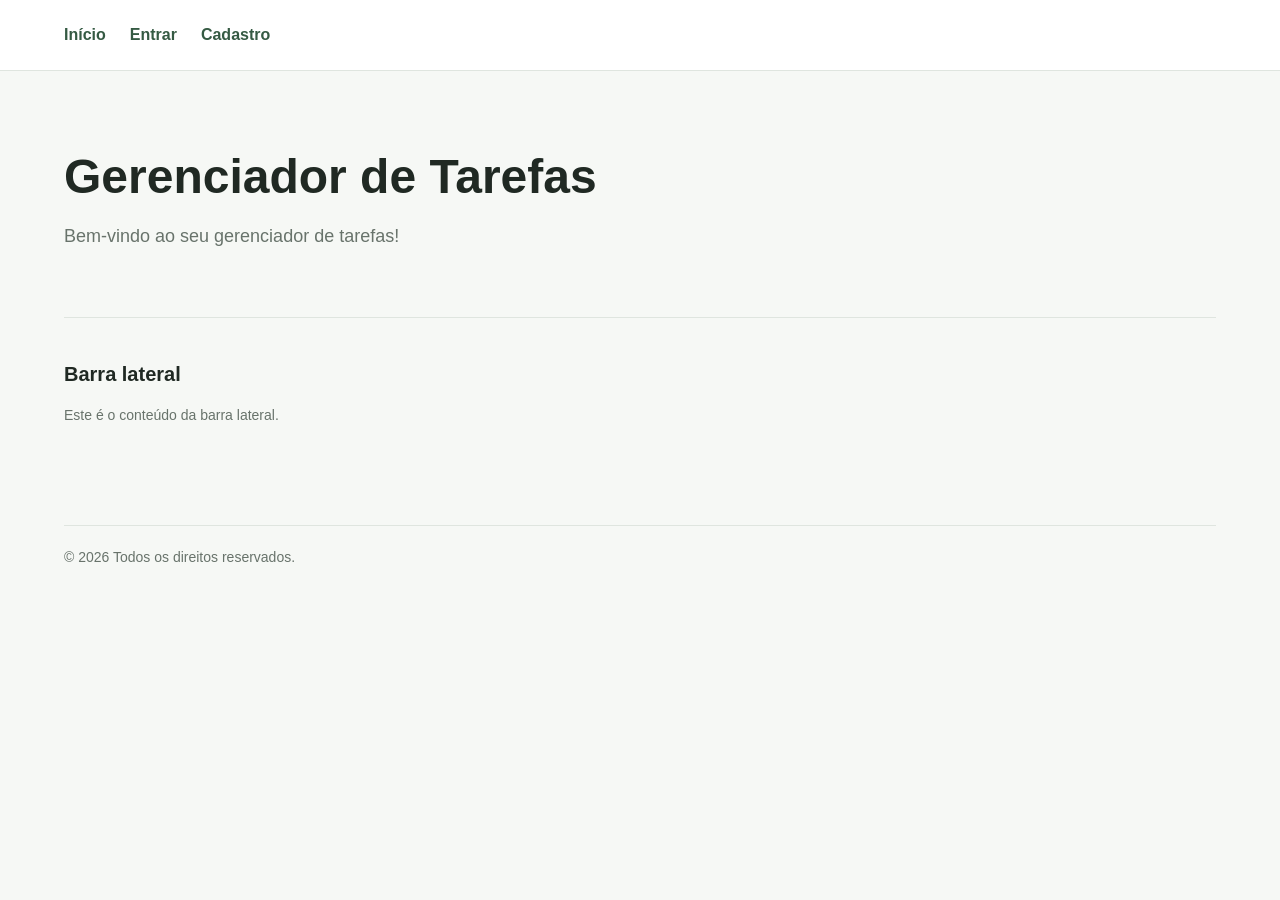
==== index.html @ d0b4ee20 "base feita" ====
<!DOCTYPE html>
<html lang="pt-BR">
<head>
    <meta charset="UTF-8">
    <meta name="viewport" content="width=device-width, initial-scale=1.0">
    <title>Gerenciador de Tarefas</title>
    <link rel="stylesheet" href="style.css">
</head>
<body>
<header>
    <nav>
        <ul>
            <li><a href="index.html">Início</a></li>
            <li><a href="login.html">Entrar</a></li>
            <li><a href="cadastro.html">Cadastro</a></li>
        </ul>
    </nav>
</header>
    <main>
        <h1>Gerenciador de Tarefas</h1>
        <p>Bem-vindo ao seu gerenciador de tarefas!</p>
    </main>
    <aside>
        <h2>Barra lateral</h2>
        <p>Este é o conteúdo da barra lateral.</p>
    </aside>
    <footer>
        <p>&copy; 2026 Todos os direitos reservados.</p>
    </footer>
</body>
</html>
---- style.css ----
* {
	box-sizing: border-box;
}

body {
	margin: 0;
	color: #202923;
	background: #f6f8f5;
	font-family: Arial, sans-serif;
	line-height: 1.6;
}

a {
	color: #355a43;
}

a:hover {
	color: #4b7257;
}

a:focus,
button:focus,
input:focus {
	outline: 2px solid #78977e;
}

button,
input {
	font-family: Arial, sans-serif;
}

/* Página principal */
header {
	border-bottom: 1px solid #dfe5df;
	background: #ffffff;
}

nav,
main,
aside,
footer {
	width: 90%;
	margin: 0 auto;
}

nav ul {
	display: flex;
	align-items: center;
	gap: 24px;
	min-height: 70px;
	margin: 0;
	padding: 0;
	list-style: none;
}

nav a {
	font-weight: bold;
	text-decoration: none;
}

main {
	padding: 80px 0 48px;
}

main h1 {
	margin: 0;
	font-size: 48px;
	line-height: 1.1;
}

main p {
	color: #68736b;
	font-size: 18px;
}

aside {
	margin-bottom: 60px;
	padding: 24px 0;
	border-top: 1px solid #dfe5df;
}

aside h2 {
	margin-bottom: 4px;
	font-size: 20px;
}

aside p,
footer {
	color: #68736b;
	font-size: 14px;
}

footer {
	padding: 20px 0;
	border-top: 1px solid #dfe5df;
}

footer p {
	margin: 0;
}

/* Cadastro e login */
.auth-page {
	background: #f6f8f5;
}

.auth-header,
.auth-shell {
	width: 90%;
	margin: 0 auto;
}

.auth-header {
	display: flex;
	align-items: center;
	justify-content: space-between;
	min-height: 76px;
	border-bottom: 1px solid #dfe5df;
}

.logo {
	color: #202923;
	font-weight: bold;
	text-decoration: none;
    padding: 0 20px;
}

.auth-back {
	color: #68736b;
	font-size: 14px;
    padding: 0 20px;
}

.auth-shell {
	display: flex;
	align-items: flex-start;
	justify-content: space-between;
	gap: 50px;
	padding: 70px 0;
}

.auth-heading {
	width: 52%;
	padding-top: 30px;
}

.auth-heading .label {
	color: #4b7257;
	font-size: 12px;
	font-weight: bold;
}

.auth-heading h1 {
	margin: 18px 0;
	font-size: 48px;
	line-height: 1.1;
}

.auth-heading h1 span {
	color: #4b7257;
}

.auth-heading > p:last-child {
	color: #68736b;
	font-size: 17px;
}

.auth-panel {
	width: 45%;
	padding: 32px;
	border: 1px solid #dfe5df;
	border-radius: 8px;
	background: #ffffff;
	box-shadow: 0 14px 40px rgba(32, 41, 35, 0.07);
}

.auth-tabs {
	display: flex;
	margin-bottom: 28px;
	padding: 5px;
	border: 1px solid #dfe5df;
	border-radius: 6px;
	background: #f6f8f5;
}

.auth-tab {
	width: 50%;
	padding: 10px;
	border: 0;
	border-radius: 4px;
	color: #68736b;
	background: transparent;
	cursor: pointer;
}

.auth-tab.active {
	color: #ffffff;
	background: #4b7257;
	font-weight: bold;
}

.auth-panel h2 {
	margin: 0 0 4px;
	font-size: 23px;
}

.auth-hint,
.auth-disclaimer {
	color: #68736b;
	font-size: 14px;
}

.auth-form {
	display: flex;
	flex-direction: column;
	margin-top: 24px;
}

.auth-form label {
	margin-top: 10px;
	font-size: 14px;
	font-weight: bold;
}

.auth-form input {
	width: 100%;
	padding: 12px;
	border: 1px solid #dfe5df;
	border-radius: 5px;
	color: #202923;
	background: #ffffff;
}

.auth-form input::placeholder {
	color: #7b857e;
}

.auth-form small {
	color: #68736b;
	font-size: 12px;
}

.btn {
	padding: 12px;
	border: 0;
	border-radius: 5px;
	font-weight: bold;
	cursor: pointer;
}

.btn-primary {
	color: #ffffff;
	background: #355a43;
}

.btn-primary:hover {
	background: #4b7257;
}

.auth-submit {
	margin-top: 16px;
	padding: 10px 14px;
	font-size: 13px;
}

.auth-preview {
	width: 96px;
	height: 96px;
	border: 1px solid #dfe5df;
	border-radius: 50%;
	object-fit: cover;
}

.auth-message {
	color: #4b7257;
}

.auth-disclaimer {
	margin: 22px 0 0;
	padding-top: 16px;
	border-top: 1px solid #dfe5df;
	font-size: 12px;
}

@media (max-width: 800px) {
	.auth-shell {
		flex-direction: column;
		gap: 30px;
		padding: 40px 0;
	}

	.auth-heading,
	.auth-panel {
		width: 100%;
	}

	.auth-heading {
		padding-top: 0;
	}

	.auth-heading h1,
	main h1 {
		font-size: 38px;
	}
}

@media (max-width: 500px) {
	.auth-header {
		align-items: flex-start;
		flex-direction: column;
		justify-content: center;
		gap: 2px;
		padding: 12px 0;
	}

	.auth-panel {
		padding: 22px;
	}

	nav ul {
		gap: 16px;
		padding-left: 0;
	}

	main h1,
	.auth-heading h1 {
		font-size: 32px;
	}
}
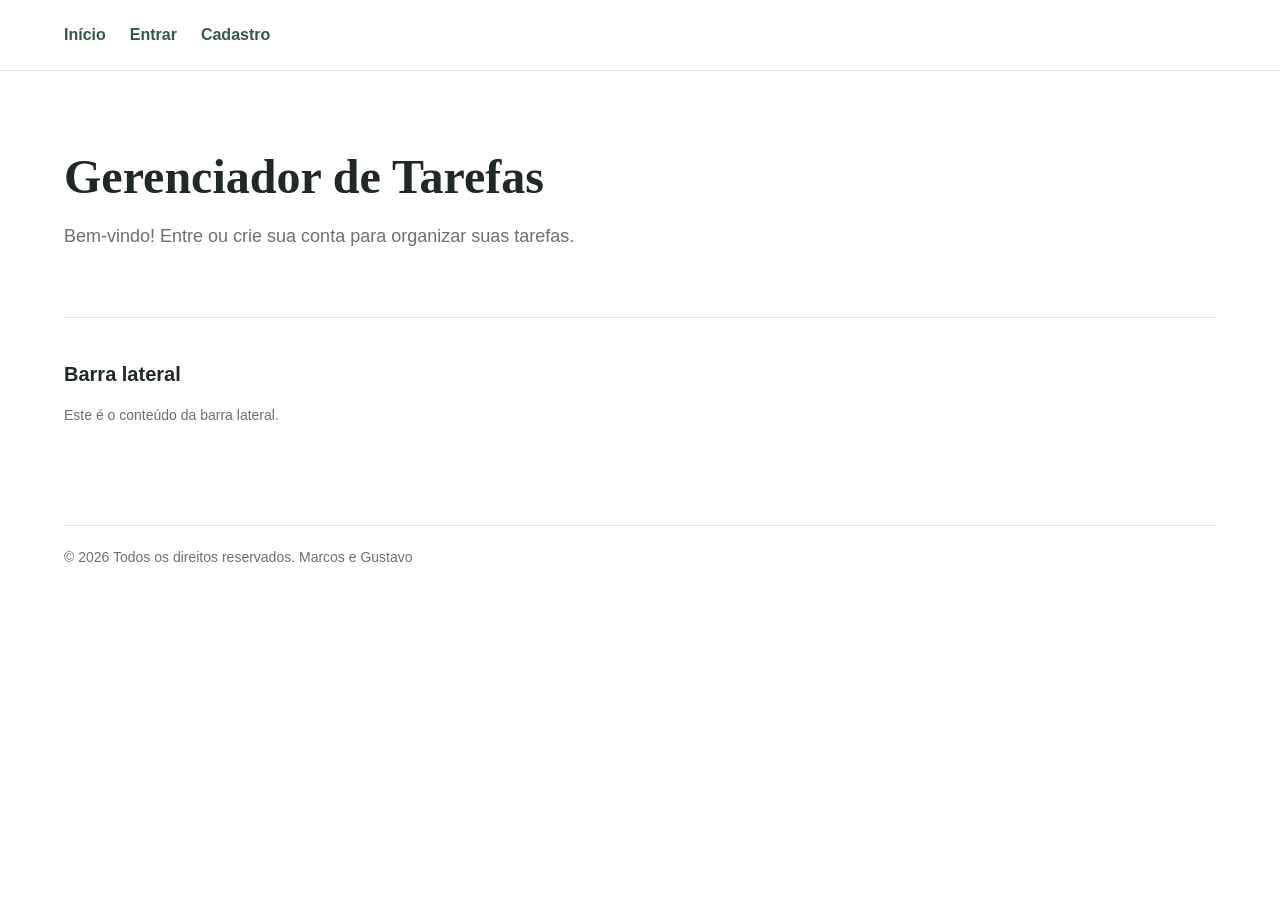
==== commit b86f9864: "varios ajustes que esqueci de commitar" ====
--- a/index.html
+++ b/index.html
@@ -5,27 +5,47 @@
     <meta name="viewport" content="width=device-width, initial-scale=1.0">
     <title>Gerenciador de Tarefas</title>
     <link rel="stylesheet" href="style.css">
+    <script src="script.js" defer></script>
 </head>
 <body>
 <header>
     <nav>
         <ul>
             <li><a href="index.html">Início</a></li>
-            <li><a href="login.html">Entrar</a></li>
-            <li><a href="cadastro.html">Cadastro</a></li>
+            <li id="login-nav"><a href="login.html">Entrar</a></li>
+            <li id="register-nav"><a href="cadastro.html">Cadastro</a></li>
+            <li id="tasks-nav" hidden><a href="tarefas.html">Minhas tarefas</a></li>
+            <li id="logout-nav" hidden><button id="logout-button" type="button">Sair</button></li>
         </ul>
     </nav>
+
+    <ul id="sidebar-menu" class="sidebar">
+        <a href="#" id="sobre">sobre</a>
+        <a href="#" id="contato">contato</a>
+    </ul>
+
+    <ul id="sidebar-sobre" class="sidebar">
+        <li>Empresa</li>
+        <li>Clientes</li>
+    </ul>
+
+    <ul id="sidebar-contato" class="sidebar">
+        <li>Email</li>
+        <li>Contato</li>
+    </ul>
+
 </header>
     <main>
         <h1>Gerenciador de Tarefas</h1>
-        <p>Bem-vindo ao seu gerenciador de tarefas!</p>
+        <p id="guest-message">Bem-vindo! Entre ou crie sua conta para organizar suas tarefas.</p>
+        <p id="member-message" hidden></p>
     </main>
     <aside>
         <h2>Barra lateral</h2>
         <p>Este é o conteúdo da barra lateral.</p>
     </aside>
     <footer>
-        <p>&copy; 2026 Todos os direitos reservados.</p>
+      <p>&copy; 2026 Todos os direitos reservados. Marcos e Gustavo</p>  
     </footer>
 </body>
 </html>
--- a/style.css
+++ b/style.css
@@ -8,6 +8,10 @@
 	background: #f6f8f5;
 	font-family: Arial, sans-serif;
 	line-height: 1.6;
+	background-image:url(back.jpg);
+    background-color: rgba(255, 255, 255, 0.3); 
+    backdrop-filter: blur(8px); 
+    -webkit-backdrop-filter: blur(8px);
 }
 
 a {
@@ -16,6 +20,15 @@
 
 a:hover {
 	color: #4b7257;
+}
+
+#logout-button {
+	padding: 0;
+	border: 0;
+	color: #355a43;
+	background: transparent;
+	font-weight: bold;
+	cursor: pointer;
 }
 
 a:focus,
@@ -108,6 +121,7 @@
 .auth-shell {
 	width: 90%;
 	margin: 0 auto;
+    border-radius: 10px;
 }
 
 .auth-header {
@@ -327,3 +341,369 @@
 		font-size: 32px;
 	}
 }
+.sidebar{
+    top: 50px;
+    margin-left: -250px;
+    left: -250px;
+    position: fixed;
+    width: 200px;
+    background-color: aliceblue;
+    padding: 20px;
+    box-shadow: 2px 0 5px #ccc;
+    transition :left 0.03 ease ;
+    list-style: none;
+}
+.sidebar.active{
+    text-align: center;
+    background-color: #898787;
+    margin-left: 700px;
+    display: flex;
+    height: 300px;
+    width: 300px;
+    border-radius: 10px;
+    border: 1px solid #93ab5d;
+
+}
+
+/* Meu Espaço */
+.workspace-page {
+	--ink: #292e29;
+	--muted: #85877f;
+	--line: #e9e8e1;
+	--green: #416b54;
+	--soft-green: #e4eee5;
+	min-height: 100vh;
+	color: var(--ink);
+	background: #f7f7f2;
+	background-image: radial-gradient(ellipse at 78% 4%, rgba(237, 225, 203, .34), transparent 31%), radial-gradient(ellipse at 8% 85%, rgba(220, 235, 222, .3), transparent 32%);
+	font-family: 'Trebuchet MS', Arial, sans-serif;
+	line-height: 1.5;
+}
+
+.workspace-page button,
+.workspace-page input,
+.workspace-page select,
+.workspace-page textarea { font: inherit; }
+.workspace-page button { color: inherit; }
+.workspace-shell { min-height: 100vh; }
+.workspace-sidebar { position: fixed; inset: 0 auto 0 0; z-index: 5; display: flex; flex-direction: column; width: 244px; padding: 29px 18px 18px; border-right: 1px solid rgba(226, 226, 216, .8); background: rgba(250, 250, 246, .84); }
+.workspace-brand { display: flex; align-items: center; gap: 11px; margin: 0 0 51px 8px; color: var(--ink); font-family: Georgia, serif; font-size: 18px; font-weight: bold; text-decoration: none; }
+.brand-mark { display: grid; width: 38px; height: 38px; place-items: center; border-radius: 12px 12px 12px 4px; color: #fff; background: #587c61; font-size: 19px; }
+.workspace-brand small, .profile-chip small { display: block; color: #999a91; font-family: 'Trebuchet MS', Arial, sans-serif; font-size: 10px; font-weight: normal; }
+.sidebar-caption { margin: 0 0 12px 12px; color: #a4a49a; font-size: 9px; font-weight: bold; letter-spacing: 1px; }
+.workspace-nav { display: grid; gap: 5px; }
+.nav-item { display: flex; align-items: center; gap: 12px; width: 100%; min-height: 43px; padding: 0 12px; border: 0; border-radius: 6px; color: #72766f; background: transparent; text-align: left; cursor: pointer; font-size: 13px; transition: background .18s, color .18s; }
+.nav-item > span:first-child { width: 18px; color: #858a80; font-size: 18px; text-align: center; }
+.nav-item:hover { background: #f0f1e9; }
+.nav-item.active { color: #355e45; background: #e8eee5; font-weight: bold; }
+.nav-item.active > span:first-child { color: #416b54; }
+.nav-count { margin-left: auto; color: #9b9c93; font-size: 11px; }
+.sidebar-bottom { margin-top: auto; }
+.sidebar-note { display: flex; gap: 9px; align-items: flex-start; margin: 0 4px 18px; padding: 13px 11px; border-radius: 5px; color: #777a6e; background: #f1f0e7; font-family: Georgia, serif; font-size: 12px; font-style: italic; }
+.sidebar-note span { color: #c18c52; font-size: 15px; }
+.sidebar-note p { margin: 0; }
+.profile-chip { display: flex; align-items: center; gap: 10px; padding: 12px 4px 2px; border-top: 1px solid var(--line); color: inherit; font-size: 12px; text-decoration: none; }
+.avatar { display: grid; width: 33px; height: 33px; flex: 0 0 auto; place-items: center; border: 0; border-radius: 50%; color: #805e45; background: #f0ddc8; font-family: Georgia, serif; font-size: 15px; }
+.profile-dots { margin-left: auto; color: #95958b; font-size: 21px; }
+.workspace-main { width: auto; min-height: 100vh; margin-left: 244px; padding: 0; }
+.workspace-topbar { display: flex; height: 66px; align-items: center; justify-content: space-between; padding: 0 5.3%; border-bottom: 1px solid rgba(226, 226, 216, .75); }
+.breadcrumb { display: flex; gap: 10px; align-items: center; color: #9a9b92; font-size: 11px; }
+.breadcrumb strong { color: #50564e; font-weight: normal; }
+.topbar-actions { display: flex; align-items: center; gap: 17px; }
+.icon-button { display: grid; width: 34px; height: 34px; place-items: center; border: 1px solid var(--line); border-radius: 50%; background: rgba(255,255,255,.56); cursor: pointer; font-size: 21px; }
+.today-date { color: #898a81; font-size: 11px; }
+.top-avatar { width: 30px; height: 30px; cursor: pointer; }
+.workspace-content { width: min(100%, 1200px); margin: 0 auto; padding: 41px 5.3% 50px; }
+.welcome-row, .page-heading { display: flex; align-items: center; justify-content: space-between; gap: 20px; }
+.eyebrow { margin: 0 0 8px; color: #999589; font-size: 9px; font-weight: bold; letter-spacing: 1.25px; }
+.welcome-row h1, .page-heading h1 { margin: 0; font-family: Georgia, 'Times New Roman', serif; font-size: 36px; font-weight: normal; letter-spacing: 0; line-height: 1.18; }
+.wave { display: inline-block; margin-left: 4px; color: #cb9862; font-family: Arial, sans-serif; font-size: 23px; vertical-align: 5px; }
+.welcome-copy, .page-heading > div > p:last-child { margin: 9px 0 0; color: #84867e; font-size: 13px; }
+.button-primary { display: inline-flex; min-height: 41px; align-items: center; justify-content: center; gap: 8px; padding: 0 16px; border: 0; border-radius: 5px; color: #fff !important; background: #416b54; cursor: pointer; font-size: 12px !important; font-weight: bold; transition: background .18s, transform .18s; }
+.button-primary:hover { background: #315a43; transform: translateY(-1px); }
+.button-primary > span:first-child { font-size: 18px; font-weight: normal; }
+.summary-grid { display: grid; grid-template-columns: repeat(3, minmax(0, 1fr)); gap: 15px; margin-top: 31px; }
+.summary-card { min-height: 158px; padding: 17px 18px 14px; border: 1px solid rgba(100, 100, 80, .04); border-radius: 6px; }
+.summary-peach { background: #f5e9dc; }
+.summary-lilac { background: #ece8ef; }
+.summary-mint { background: #e5eee4; }
+.summary-top { display: flex; justify-content: space-between; color: #77776e; font-size: 11px; }
+.summary-icon { color: #7e866e; font-size: 16px; }
+.summary-card > strong { display: block; margin-top: 4px; font-family: Georgia, serif; font-size: 32px; font-weight: normal; line-height: 1.1; }
+.summary-card > p { margin: 1px 0 12px; color: #77776e; font-size: 11px; }
+.summary-foot { display: flex; align-items: center; gap: 6px; color: #85857b; font-size: 9px; }
+.tiny-dot { width: 6px; height: 6px; border-radius: 50%; background: #bc8561; }
+.summary-spark { color: #a07a9d; }
+.mini-progress { height: 4px; overflow: hidden; margin-top: 12px; border-radius: 5px; background: rgba(68, 106, 80, .16); }
+.mini-progress span, .large-progress span { display: block; width: 0; height: 100%; border-radius: inherit; background: #56785c; transition: width .3s ease; }
+.home-grid { display: grid; grid-template-columns: 1.22fr .78fr; gap: 16px; margin-top: 20px; }
+.content-block { min-width: 0; padding: 20px; border: 1px solid rgba(226, 226, 216, .9); border-radius: 6px; background: rgba(255, 255, 252, .7); }
+.block-heading { display: flex; align-items: center; justify-content: space-between; gap: 10px; }
+.block-heading .eyebrow { margin-bottom: 4px; }
+.block-heading h2, .focus-block h2, .calendar-heading h2, .progress-card h2, .history-card h2 { margin: 0; font-family: Georgia, 'Times New Roman', serif; font-size: 20px; font-weight: normal; letter-spacing: 0; }
+.text-action { padding: 5px 0 5px 8px; border: 0; color: #57745c !important; background: none; cursor: pointer; font-size: 10px !important; }
+.text-action span { margin-left: 4px; }
+.week-tag { padding: 5px 9px; border-radius: 20px; color: #77786f; background: #f1f0e9; font-size: 9px; }
+.task-list { margin-top: 16px; }
+.task-row { display: flex; min-height: 42px; align-items: center; gap: 11px; border-bottom: 1px solid #f0efe9; }
+.task-check { display: grid; width: 17px; height: 17px; flex: 0 0 auto; place-items: center; border: 1px solid #bec7b8; border-radius: 5px; color: transparent; background: transparent; cursor: pointer; font-size: 11px !important; line-height: 1; }
+.task-check[aria-pressed="true"] { border-color: #64826a; color: white; background: #64826a; }
+.task-title { flex: 1; color: #4c514a; font-size: 11px; }
+.task-row.completed .task-title { color: #a2a39b; text-decoration: line-through; }
+.task-date { color: #9b9a90; font-size: 9px; }
+.inline-add { display: flex; align-items: center; gap: 8px; margin-top: 12px; padding: 4px 0; border: 0; color: #888a80 !important; background: none; cursor: pointer; font-size: 10px !important; }
+.inline-add span { color: #527558; font-size: 17px; }
+.empty-state { padding: 21px 10px; color: #92938a; font-family: Georgia, serif; font-size: 13px; text-align: center; }
+.week-chart { display: grid; height: 117px; grid-template-columns: repeat(7, 1fr); align-items: end; gap: 9px; margin: 21px 5px 0; }
+.chart-day { display: flex; height: 100%; flex-direction: column; align-items: center; justify-content: end; gap: 8px; color: #92938a; font-size: 9px; }
+.chart-bar-track { display: flex; width: 20px; height: 83px; align-items: end; overflow: hidden; border-radius: 8px; background: #eff0e9; }
+.chart-bar { width: 100%; min-height: 3px; border-radius: 8px; background: #7f9b7b; transition: height .3s ease; }
+.chart-day.today .chart-bar { background: #ca9a68; }
+.chart-legend { display: flex; justify-content: space-between; margin-top: 13px; padding-top: 12px; border-top: 1px solid #f0efe9; color: #94948a; font-size: 9px; }
+.chart-legend i { display: inline-block; width: 7px; height: 7px; margin-right: 5px; border-radius: 50%; background: #7f9b7b; }
+.chart-legend strong { color: #71766d; font-weight: normal; }
+.lower-grid { display: grid; grid-template-columns: 1.22fr .78fr; gap: 16px; margin-top: 16px; }
+.note-grid { display: grid; grid-template-columns: repeat(2, minmax(0, 1fr)); gap: 10px; margin-top: 15px; }
+.note-card { min-height: 106px; padding: 13px; border: 1px solid rgba(160, 140, 100, .08); border-radius: 4px; background: #f5efdf; }
+.note-card:nth-child(3n + 2) { background: #e9eee5; }
+.note-card:nth-child(3n) { background: #eee8ed; }
+.note-card-head { display: flex; align-items: center; justify-content: space-between; gap: 6px; }
+.note-category { color: #776d56; font-size: 9px; font-weight: bold; }
+.note-delete { padding: 0 3px; border: 0; color: #9c988c !important; background: none; cursor: pointer; font-size: 17px !important; }
+.note-card h3 { margin: 8px 0 3px; font-family: Georgia, serif; font-size: 14px; font-weight: normal; }
+.note-card p { display: -webkit-box; overflow: hidden; margin: 0; color: #7d7b71; font-size: 10px; line-clamp: 2; -webkit-box-orient: vertical; -webkit-line-clamp: 2; }
+.focus-block { position: relative; min-height: 188px; overflow: hidden; background: #e8eee5; }
+.focus-block .eyebrow { margin-top: 5px; }
+.focus-block h2 { max-width: 220px; font-size: 19px; }
+.focus-block > p:last-child { max-width: 230px; margin: 8px 0 0; color: #7d8278; font-size: 11px; }
+.focus-illustration { position: absolute; top: 11px; right: 18px; display: grid; width: 63px; height: 63px; place-items: center; color: #b78656; }
+.focus-illustration span { font-size: 51px; line-height: 1; }
+.focus-illustration i, .focus-illustration b { position: absolute; width: 6px; height: 6px; border-radius: 50%; background: #82967b; }
+.focus-illustration i { top: 1px; right: 0; }.focus-illustration b { bottom: 0; left: 4px; width: 4px; height: 4px; }
+.workspace-footer { display: flex; justify-content: space-between; padding: 0 5.3% 21px; color: #a2a196; font-family: Georgia, serif; font-size: 10px; }
+.workspace-footer span:last-child { color: #b78b5e; }
+.view-panel[hidden] { display: none; }
+.page-heading { margin-bottom: 28px; }
+.page-heading h1 { font-size: 35px; }
+.task-view-toolbar { display: flex; align-items: center; justify-content: space-between; margin-bottom: 13px; color: #92938a; font-size: 10px; }
+.filter-tabs { display: flex; gap: 5px; }
+.filter-tab { padding: 8px 12px; border: 0; border-radius: 4px; color: #81847b !important; background: transparent; cursor: pointer; font-size: 11px !important; }
+.filter-tab.active { color: #416b54 !important; background: #e8eee5; }
+.full-list { padding: 10px 20px; }
+.full-list .task-list { margin-top: 0; }
+.full-list .task-row { min-height: 54px; }
+.notes-page-grid { grid-template-columns: repeat(3, minmax(0, 1fr)); gap: 14px; margin-top: 0; }
+.notes-page-grid .note-card { min-height: 150px; padding: 17px; }
+.notes-page-grid .note-card h3 { margin-top: 15px; font-size: 18px; }
+.notes-page-grid .note-card p { font-size: 12px; }
+.calendar-block { max-width: 700px; margin: 0 auto; padding: 24px; }
+.calendar-heading { display: flex; align-items: center; justify-content: space-between; margin-bottom: 22px; }
+.calendar-heading h2 { font-size: 23px; text-transform: capitalize; }
+.calendar-grid { display: grid; grid-template-columns: repeat(7, minmax(0, 1fr)); gap: 5px; }
+.calendar-weekday, .calendar-day { display: grid; min-height: 42px; place-items: center; color: #6f736b; font-size: 11px; }
+.calendar-weekday { min-height: 29px; color: #a09f94; font-size: 9px; }
+.calendar-day { position: relative; border-radius: 50%; }
+.calendar-day.has-event::after { position: absolute; bottom: 4px; width: 4px; height: 4px; border-radius: 50%; background: #c58b59; content: ''; }
+.calendar-day.today { color: white; background: #52765b; }
+.calendar-day.today::after { background: white; }
+.calendar-day.other-month { color: #c7c6be; }
+.calendar-events { margin-top: 20px; border-top: 1px solid var(--line); }
+.event-line { display: flex; justify-content: space-between; gap: 15px; padding: 11px 2px; border-bottom: 1px solid #f0efe9; color: #5e625a; font-size: 11px; }
+.event-line span:last-child { color: #92938a; }
+.progress-layout { display: grid; grid-template-columns: 1fr 1fr; gap: 16px; }
+.progress-card, .history-card { min-height: 255px; padding: 24px; }
+.progress-card h2, .history-card h2 { font-size: 22px; }
+.large-progress { height: 9px; overflow: hidden; margin-top: 27px; border-radius: 8px; background: #e9ece5; }
+.large-progress span { background: #c69663; }
+.progress-caption { display: flex; align-items: center; justify-content: space-between; margin-top: 9px; color: #888a80; font-size: 10px; }
+.progress-caption strong { color: #4f7056; font-family: Georgia, serif; font-size: 23px; font-weight: normal; }
+.encouragement { display: flex; gap: 9px; align-items: center; margin-top: 26px; padding: 12px; border-radius: 4px; color: #77786e; background: #f3f0e7; font-family: Georgia, serif; font-size: 11px; }
+.encouragement:first-letter { color: #bc8a55; }
+.history-row { display: flex; justify-content: space-between; gap: 12px; padding: 11px 0; border-bottom: 1px solid #f0efe9; color: #71746b; font-size: 10px; }
+.history-row strong { color: #536e55; font-weight: normal; }
+.goal-grid { display: grid; grid-template-columns: repeat(2, minmax(0, 1fr)); gap: 14px; }
+.goal-card { padding: 19px; border: 1px solid var(--line); border-radius: 5px; background: rgba(255,255,252,.74); }
+.goal-card h2 { margin: 0; font-family: Georgia, serif; font-size: 18px; font-weight: normal; }
+.goal-card p { margin: 7px 0 17px; color: #898a81; font-size: 11px; }
+.goal-progress-line { display: flex; justify-content: space-between; margin-bottom: 7px; color: #85877e; font-size: 10px; }
+.goal-progress-line strong { color: #58745b; font-weight: normal; }
+.goal-progress { height: 6px; overflow: hidden; border-radius: 8px; background: #eceee8; }
+.goal-progress span { display: block; height: 100%; border-radius: inherit; background: #8aa082; }
+.entry-dialog { width: min(440px, calc(100% - 30px)); padding: 0; border: 1px solid #e6e5dd; border-radius: 8px; color: var(--ink); background: #fbfbf7; box-shadow: 0 20px 70px rgba(39, 44, 36, .2); }
+.entry-dialog::backdrop { background: rgba(34, 40, 34, .35); backdrop-filter: blur(3px); }
+.entry-dialog form { display: flex; flex-direction: column; padding: 25px; }
+.dialog-heading { display: flex; align-items: flex-start; justify-content: space-between; margin-bottom: 15px; }
+.dialog-heading h2 { margin: 0; font-family: Georgia, serif; font-size: 24px; font-weight: normal; }
+.dialog-close { width: 29px; height: 29px; border: 0; border-radius: 50%; color: #71756c !important; background: #efefe9; cursor: pointer; font-size: 21px !important; line-height: 1; }
+.entry-dialog label { margin: 12px 0 5px; color: #62665d; font-size: 11px; font-weight: bold; }
+.entry-dialog label span { color: #9a9b93; font-weight: normal; }
+.entry-dialog input, .entry-dialog select, .entry-dialog textarea { width: 100%; padding: 10px 11px; border: 1px solid #e5e5dc; border-radius: 4px; color: #454a43; background: #fff; font-size: 12px; }
+.entry-dialog textarea { resize: vertical; }
+.dialog-submit { margin-top: 21px; }
+.dialog-submit > span:first-child { font-size: 13px; }
+.mobile-nav { display: none; }
+
+@media (max-width: 1050px) {
+	.workspace-sidebar { width: 210px; }
+	.workspace-main { margin-left: 210px; }
+	.workspace-content { padding-right: 4%; padding-left: 4%; }
+	.home-grid, .lower-grid { grid-template-columns: 1fr; }
+	.week-chart { max-width: 380px; }
+}
+@media (max-width: 700px) {
+	.workspace-sidebar { display: none; }
+	.workspace-main { margin-left: 0; padding-bottom: 71px; }
+	.workspace-topbar { height: 56px; padding: 0 20px; }
+	.topbar-actions { gap: 10px; }
+	.today-date { font-size: 10px; }
+	.workspace-content { padding: 31px 20px 36px; }
+	.welcome-row { align-items: flex-start; }
+	.welcome-row h1, .page-heading h1 { font-size: 30px; }
+	.welcome-copy { max-width: 240px; font-size: 12px; }
+	.welcome-row > .button-primary { min-height: 37px; padding: 0 10px; font-size: 10px !important; }
+	.summary-grid { gap: 8px; margin-top: 24px; }
+	.summary-card { min-height: 137px; padding: 12px 11px; }
+	.summary-top { font-size: 9px; }
+	.summary-icon { font-size: 14px; }
+	.summary-card > strong { font-size: 27px; }
+	.summary-card > p { min-height: 30px; margin-bottom: 5px; font-size: 9px; }
+	.summary-foot { align-items: flex-start; font-size: 8px; }
+	.mini-progress { margin-top: 12px; }
+	.home-grid { margin-top: 13px; }
+	.lower-grid { margin-top: 13px; }
+	.content-block { padding: 16px; }
+	.block-heading h2 { font-size: 18px; }
+	.week-chart { height: 105px; }
+	.chart-bar-track { height: 73px; }
+	.page-heading { align-items: flex-start; }
+	.page-heading > .button-primary { flex: 0 0 auto; padding: 0 10px; font-size: 10px !important; }
+	.page-heading > div > p:last-child { max-width: 245px; font-size: 11px; }
+	.notes-page-grid { grid-template-columns: repeat(2, minmax(0, 1fr)); }
+	.progress-layout, .goal-grid { grid-template-columns: 1fr; }
+	.workspace-footer { padding: 0 20px 14px; }
+	.mobile-nav { position: fixed; inset: auto 0 0; z-index: 7; display: flex; height: 64px; align-items: center; justify-content: space-around; border-top: 1px solid #e6e6de; background: rgba(251, 251, 247, .96); backdrop-filter: blur(12px); }
+	.mobile-nav-item { display: flex; min-width: 53px; flex-direction: column; align-items: center; gap: 1px; padding: 4px; border: 0; color: #919188 !important; background: transparent; font-size: 9px !important; }
+	.mobile-nav-item span { font-size: 17px; line-height: 1.1; }
+	.mobile-nav-item.active { color: #416b54 !important; }
+	.mobile-add { display: grid; width: 43px; height: 43px; place-items: center; margin-top: -21px; border: 4px solid #f7f7f2; border-radius: 50%; color: white !important; background: #416b54; cursor: pointer; font-size: 24px !important; }
+}
+@media (max-width: 390px) {
+	.workspace-content { padding-right: 14px; padding-left: 14px; }
+	.welcome-row h1 { font-size: 27px; }
+	.summary-card { padding-right: 8px; padding-left: 8px; }
+	.today-date { max-width: 112px; text-align: right; }
+	.notes-page-grid { gap: 8px; }
+}
+
+.workspace-page { background-image: none; }
+.sidebar-note { display: none; }
+.workspace-content { padding-top: 34px; }
+.eyebrow { letter-spacing: 0; }
+.summary-grid { gap: 12px; margin-top: 24px; }
+.summary-card { display: grid; min-height: 84px; grid-template-columns: 1fr auto; align-content: center; align-items: center; padding: 12px 15px; border: 1px solid var(--line); border-radius: 5px; background: rgba(255, 255, 252, .75); }
+.summary-card > span { color: #77776e; font-size: 11px; }
+.summary-card > strong { grid-column: 2; grid-row: 1 / span 2; margin-left: 12px; font-size: 25px; }
+.summary-card > small { margin-top: 3px; color: #92938a; font-size: 9px; }
+.mini-progress { margin-top: 7px; }
+.home-grid { grid-template-columns: 1fr 1fr; gap: 14px; margin-top: 16px; }
+.content-block { padding: 18px; border-radius: 5px; background: rgba(255, 255, 252, .8); }
+.note-card, .note-card:nth-child(3n + 2), .note-card:nth-child(3n) { border-color: var(--line); background: #f8f8f3; }
+.focus-block { display: none; }
+.progress-week-block { max-width: 560px; margin-top: 15px; }
+
+@media (max-width: 1050px) {
+	.home-grid { grid-template-columns: 1fr; }
+}
+@media (max-width: 700px) {
+	.workspace-content { padding-top: 31px; }
+	.summary-grid { grid-template-columns: 1fr; gap: 0; padding: 0 12px; border: 1px solid var(--line); border-radius: 5px; background: rgba(255, 255, 252, .75); }
+	.summary-card { min-height: 58px; padding: 8px 2px; border: 0; border-bottom: 1px solid var(--line); border-radius: 0; background: transparent; }
+	.summary-card:last-child { border-bottom: 0; }
+	.summary-card > span { font-size: 10px; }
+	.summary-card > strong { margin-left: 8px; font-size: 21px; }
+	.summary-card > small { font-size: 9px; }
+	.mini-progress { max-width: 180px; }
+	.home-grid { margin-top: 13px; }
+}
+
+body,
+.workspace-page { font-family: 'Trebuchet MS', Arial, sans-serif; }
+button,
+input,
+select,
+textarea { font: inherit; }
+main h1,
+.auth-heading h1,
+.welcome-row h1,
+.page-heading h1 { font-family: Georgia, 'Times New Roman', serif; }
+.auth-heading h1 { font-weight: normal; }
+#logout-button { font: inherit; font-weight: bold; }
+#logout-button:hover { color: #4b7257; text-decoration: underline; }
+
+.workspace-page .brand-mark,
+.workspace-page .nav-item,
+.workspace-page .button-primary,
+.workspace-page .summary-card,
+.workspace-page .content-block,
+.workspace-page .note-card,
+.workspace-page .goal-card,
+.workspace-page .filter-tab,
+.workspace-page .week-tag,
+.workspace-page .avatar,
+.workspace-page .icon-button,
+.workspace-page .calendar-day,
+.workspace-page .entry-dialog,
+.workspace-page .dialog-close,
+.workspace-page .task-check,
+.workspace-page .large-progress,
+.workspace-page .mini-progress,
+.workspace-page .goal-progress,
+.workspace-page .chart-bar-track,
+.workspace-page .chart-bar,
+.workspace-page .mobile-add,
+.auth-panel,
+.auth-tabs,
+.auth-tab,
+.auth-form input,
+.auth-submit { border-radius: 3px; }
+
+.workspace-page .nav-item { font-size: 14px; }
+.workspace-page .button-primary,
+.workspace-page .filter-tab,
+.workspace-page .text-action,
+.workspace-page .inline-add { font-size: 13px !important; }
+.workspace-page .summary-card > strong { font-family: inherit; font-size: 24px; font-weight: 600; }
+.workspace-page .task-title { font-size: 14px; }
+.workspace-page .task-date { font-size: 12px; }
+.workspace-page .note-category { font-size: 11px; }
+.workspace-page .note-card h3 { font-size: 17px; }
+.workspace-page .note-card p { font-size: 12px; }
+.workspace-page .calendar-weekday { min-height: 34px; font-size: 12px; }
+.workspace-page .calendar-day { min-height: 48px; font-size: 14px; }
+.workspace-page .calendar-day.has-event::after { width: 6px; height: 6px; border-radius: 1px; }
+.workspace-page .calendar-day.has-task:not(.today) { color: #355e45; background: #e8eee5; font-weight: bold; }
+.workspace-page .event-line { justify-content: flex-start; align-items: center; min-height: 52px; padding: 10px 12px; font-size: 14px; }
+.workspace-page .event-line.is-task { border-left: 3px solid #416b54; background: #f0f4ef; }
+.workspace-page .event-description { display: flex; flex: 1; align-items: center; gap: 12px; }
+.workspace-page .event-kind { min-width: 58px; color: #416b54; font-size: 11px; }
+.workspace-page .event-title { color: #414840; }
+.workspace-page .event-date { margin-left: auto; color: #74786f; font-size: 12px; }
+.workspace-page .history-row { min-height: 44px; align-items: center; font-size: 14px; }
+.workspace-page .history-row strong { font-size: 14px; }
+.workspace-page .goal-card p,
+.workspace-page .goal-progress-line { font-size: 13px; }
+.auth-panel { border-radius: 4px; }
+.auth-header,
+.auth-shell { border-radius: 4px; }
+
+.password-field { position: relative; }
+.password-field input { padding-right: 42px; }
+.password-character { position: absolute; top: 50%; right: 13px; color: #355a43; font-size: 17px; font-weight: bold; opacity: 0; pointer-events: none; transform: translateY(-50%); }
+.password-character.is-visible { animation: password-character-pop 500ms ease-out forwards; }
+@keyframes password-character-pop {
+	0% { opacity: 0; transform: translateY(2px) scale(.8); }
+	25% { opacity: 1; transform: translateY(-13px) scale(1.2); }
+	55% { opacity: 1; transform: translateY(-50%) scale(1); }
+	85% { opacity: 1; }
+	100% { opacity: 0; }
+}
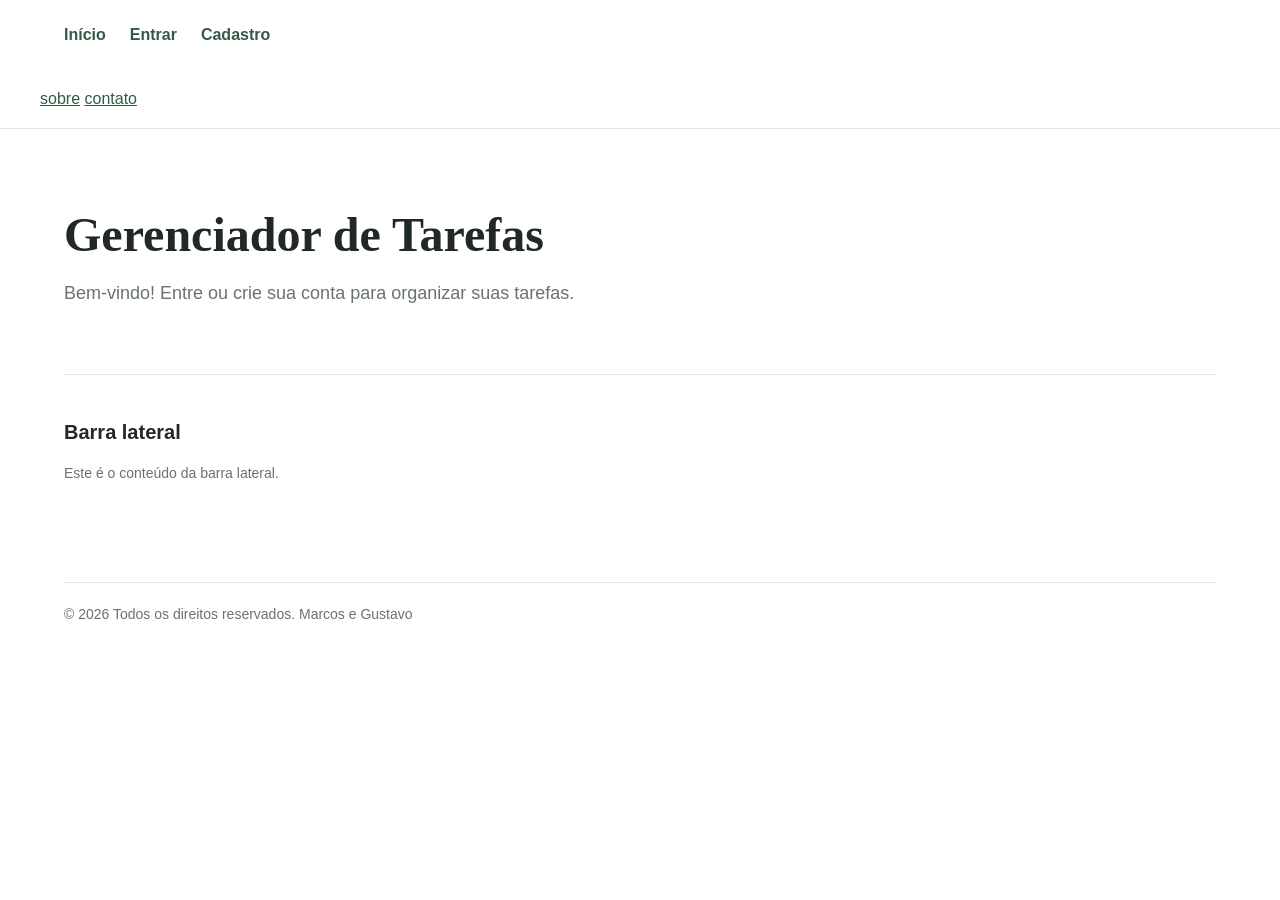
==== commit 89281280: "json feito" ====
--- a/index.html
+++ b/index.html
@@ -19,7 +19,7 @@
         </ul>
     </nav>
 
-    <ul id="sidebar-menu" class="sidebar">
+    <ul id="n-sei">
         <a href="#" id="sobre">sobre</a>
         <a href="#" id="contato">contato</a>
     </ul>
@@ -45,7 +45,7 @@
         <p>Este é o conteúdo da barra lateral.</p>
     </aside>
     <footer>
-      <p>&copy; 2026 Todos os direitos reservados. Marcos e Gustavo</p>  
+    <p>&copy; 2026 Todos os direitos reservados. Marcos e Gustavo</p>  
     </footer>
 </body>
 </html>
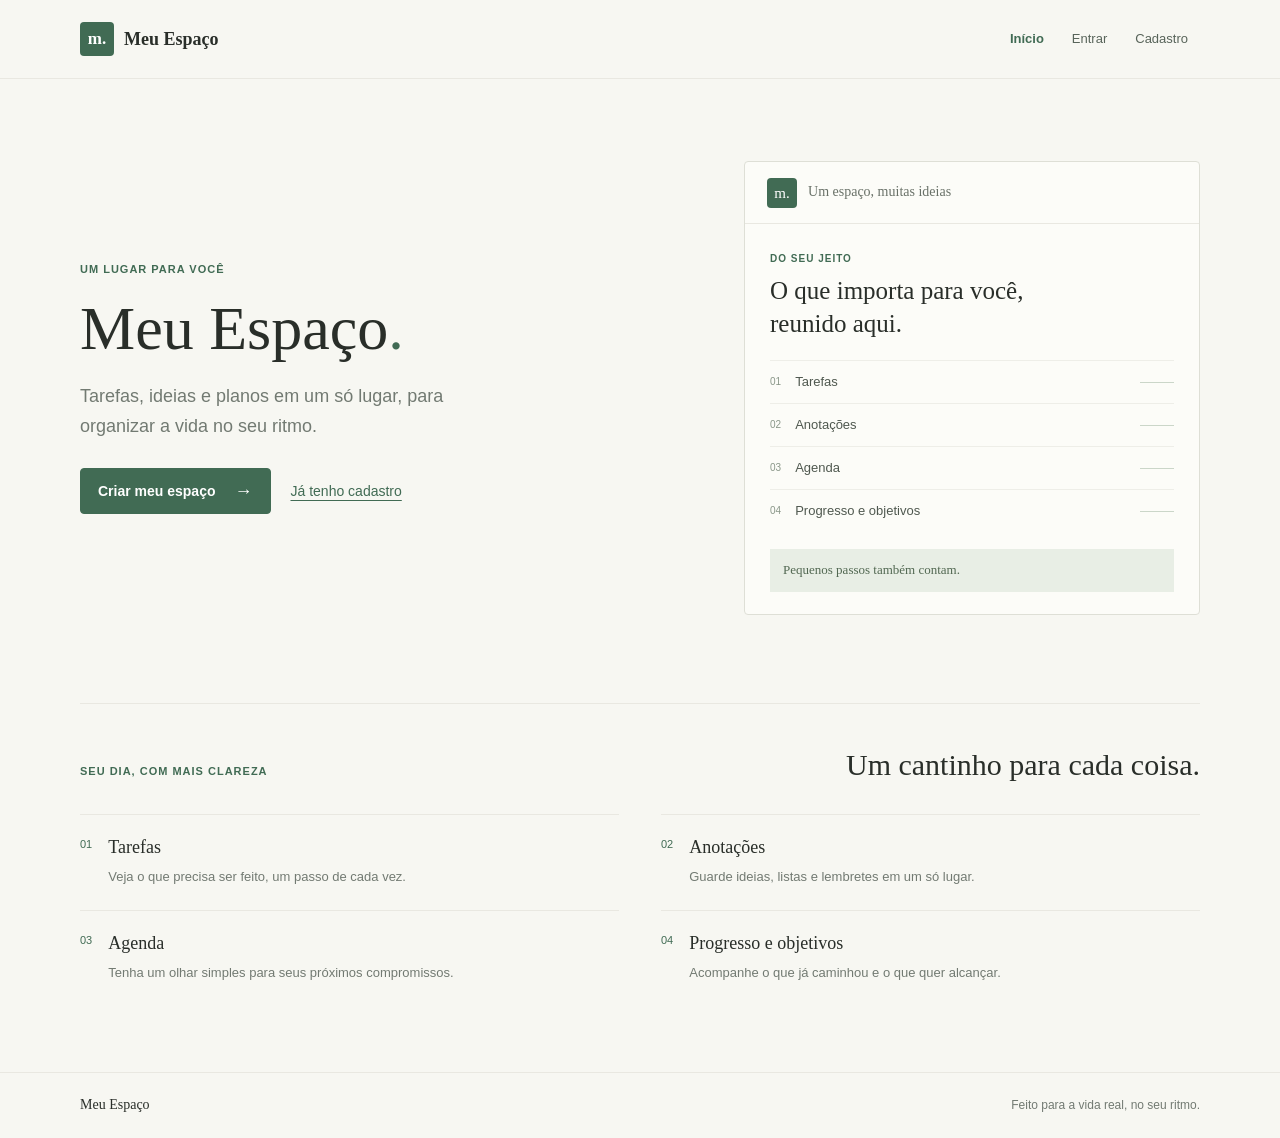
==== commit f003568f: "landing page" ====
--- a/index.html
+++ b/index.html
@@ -3,49 +3,91 @@
 <head>
     <meta charset="UTF-8">
     <meta name="viewport" content="width=device-width, initial-scale=1.0">
-    <title>Gerenciador de Tarefas</title>
+    <meta name="theme-color" content="#f7f7f2">
+    <title>Meu Espaço | Organize seu dia</title>
     <link rel="stylesheet" href="style.css">
     <script src="script.js" defer></script>
 </head>
-<body>
-<header>
-    <nav>
-        <ul>
-            <li><a href="index.html">Início</a></li>
-            <li id="login-nav"><a href="login.html">Entrar</a></li>
-            <li id="register-nav"><a href="cadastro.html">Cadastro</a></li>
-            <li id="tasks-nav" hidden><a href="tarefas.html">Minhas tarefas</a></li>
-            <li id="logout-nav" hidden><button id="logout-button" type="button">Sair</button></li>
-        </ul>
-    </nav>
+<body class="landing-page">
+    <header class="landing-header">
+        <div class="landing-header-inner">
+            <a class="landing-brand" href="index.html" aria-label="Meu Espaço, início">
+                <span class="landing-brand-mark" aria-hidden="true">m.</span>
+                <span>Meu Espaço</span>
+            </a>
+            <nav aria-label="Navegação principal">
+                <ul>
+                    <li><a href="index.html" aria-current="page">Início</a></li>
+                    <li id="login-nav"><a href="login.html">Entrar</a></li>
+                    <li id="register-nav"><a href="cadastro.html">Cadastro</a></li>
+                    <li id="tasks-nav" hidden><a href="tarefas.html">Minhas tarefas</a></li>
+                    <li id="logout-nav" hidden><button id="logout-button" type="button">Sair</button></li>
+                </ul>
+            </nav>
+        </div>
+    </header>
 
-    <ul id="n-sei">
-        <a href="#" id="sobre">sobre</a>
-        <a href="#" id="contato">contato</a>
-    </ul>
+    <main class="landing-main">
+        <section class="landing-hero" aria-labelledby="landing-title">
+            <div class="landing-copy">
+                <p class="landing-eyebrow">UM LUGAR PARA VOCÊ</p>
+                <h1 id="landing-title">Meu Espaço<span>.</span></h1>
+                <p class="landing-intro">Tarefas, ideias e planos em um só lugar, para organizar a vida no seu ritmo.</p>
+                <div class="landing-actions" id="guest-message">
+                    <a class="landing-button" href="cadastro.html">Criar meu espaço <span aria-hidden="true">→</span></a>
+                    <a class="landing-login-link" href="login.html">Já tenho cadastro</a>
+                </div>
+                <p class="landing-member-message" id="member-message" hidden></p>
+            </div>
 
-    <ul id="sidebar-sobre" class="sidebar">
-        <li>Empresa</li>
-        <li>Clientes</li>
-    </ul>
+            <section class="landing-preview" aria-label="Prévia das áreas do Meu Espaço">
+                <div class="preview-heading">
+                    <span class="preview-mark" aria-hidden="true">m.</span>
+                    <span>Um espaço, muitas ideias</span>
+                </div>
+                <div class="preview-content">
+                    <p class="landing-eyebrow">DO SEU JEITO</p>
+                    <h2>O que importa para você, reunido aqui.</h2>
+                    <ul class="preview-areas">
+                        <li><span class="preview-number">01</span><span>Tarefas</span><span class="preview-line" aria-hidden="true"></span></li>
+                        <li><span class="preview-number">02</span><span>Anotações</span><span class="preview-line" aria-hidden="true"></span></li>
+                        <li><span class="preview-number">03</span><span>Agenda</span><span class="preview-line" aria-hidden="true"></span></li>
+                        <li><span class="preview-number">04</span><span>Progresso e objetivos</span><span class="preview-line" aria-hidden="true"></span></li>
+                    </ul>
+                    <p class="preview-note">Pequenos passos também contam.</p>
+                </div>
+            </section>
+        </section>
 
-    <ul id="sidebar-contato" class="sidebar">
-        <li>Email</li>
-        <li>Contato</li>
-    </ul>
+        <section class="landing-areas" aria-labelledby="areas-title">
+            <div class="areas-heading">
+                <p class="landing-eyebrow">SEU DIA, COM MAIS CLAREZA</p>
+                <h2 id="areas-title">Um cantinho para cada coisa.</h2>
+            </div>
+            <div class="area-list">
+                <article class="area-item">
+                    <span class="area-index">01</span>
+                    <div><h3>Tarefas</h3><p>Veja o que precisa ser feito, um passo de cada vez.</p></div>
+                </article>
+                <article class="area-item">
+                    <span class="area-index">02</span>
+                    <div><h3>Anotações</h3><p>Guarde ideias, listas e lembretes em um só lugar.</p></div>
+                </article>
+                <article class="area-item">
+                    <span class="area-index">03</span>
+                    <div><h3>Agenda</h3><p>Tenha um olhar simples para seus próximos compromissos.</p></div>
+                </article>
+                <article class="area-item">
+                    <span class="area-index">04</span>
+                    <div><h3>Progresso e objetivos</h3><p>Acompanhe o que já caminhou e o que quer alcançar.</p></div>
+                </article>
+            </div>
+        </section>
+    </main>
 
-</header>
-    <main>
-        <h1>Gerenciador de Tarefas</h1>
-        <p id="guest-message">Bem-vindo! Entre ou crie sua conta para organizar suas tarefas.</p>
-        <p id="member-message" hidden></p>
-    </main>
-    <aside>
-        <h2>Barra lateral</h2>
-        <p>Este é o conteúdo da barra lateral.</p>
-    </aside>
-    <footer>
-    <p>&copy; 2026 Todos os direitos reservados. Marcos e Gustavo</p>  
+    <footer class="landing-footer">
+        <a class="landing-footer-brand" href="index.html">Meu Espaço</a>
+        <span>Feito para a vida real, no seu ritmo.</span>
     </footer>
 </body>
 </html>
--- a/style.css
+++ b/style.css
@@ -706,4 +706,99 @@
 	55% { opacity: 1; transform: translateY(-50%) scale(1); }
 	85% { opacity: 1; }
 	100% { opacity: 0; }
+}
+
+/* Landing page */
+.landing-page {
+	--landing-ink: #292e29;
+	--landing-muted: #727a72;
+	--landing-green: #416b54;
+	--landing-sage: #e8eee5;
+	--landing-line: #e9e8e1;
+	min-height: 100vh;
+	color: var(--landing-ink);
+	background: #f7f7f2;
+	background-image: none;
+	backdrop-filter: none;
+	font-family: 'Trebuchet MS', Arial, sans-serif;
+}
+
+.landing-page [hidden] { display: none !important; }
+.landing-page button { font: inherit; }
+.landing-page .landing-header { border-bottom: 1px solid var(--landing-line); background: #f7f7f2; }
+.landing-header-inner { display: flex; width: min(1120px, calc(100% - 48px)); min-height: 78px; align-items: center; justify-content: space-between; gap: 28px; margin: 0 auto; }
+.landing-brand { display: inline-flex; flex: 0 0 auto; align-items: center; gap: 10px; color: var(--landing-ink); font-family: Georgia, 'Times New Roman', serif; font-size: 18px; font-weight: bold; text-decoration: none; }
+.landing-brand-mark, .preview-mark { display: grid; width: 34px; height: 34px; place-items: center; border-radius: 4px; color: #fff; background: var(--landing-green); font-family: Georgia, serif; font-size: 17px; }
+.landing-header nav { width: auto; margin: 0; }
+.landing-header nav ul { display: flex; min-height: 0; flex-wrap: wrap; align-items: center; justify-content: flex-end; gap: 4px; margin: 0; padding: 0; list-style: none; }
+.landing-header nav a, .landing-header #logout-button { display: inline-flex; min-height: 38px; align-items: center; padding: 0 12px; border: 0; border-radius: 3px; color: #58645a; background: transparent; font-size: 13px; font-weight: normal; text-decoration: none; cursor: pointer; }
+.landing-header nav a:hover, .landing-header #logout-button:hover { color: var(--landing-green); background: var(--landing-sage); text-decoration: none; }
+.landing-header nav a[aria-current="page"] { color: var(--landing-green); font-weight: bold; }
+.landing-main { width: min(1120px, calc(100% - 48px)); margin: 0 auto; padding: 0 0 66px; }
+.landing-hero { display: grid; grid-template-columns: minmax(0, 1.05fr) minmax(340px, .85fr); align-items: center; gap: 9%; padding: 82px 0 88px; }
+.landing-eyebrow { margin: 0 0 16px; color: var(--landing-green); font-size: 11px; font-weight: bold; letter-spacing: 1px; }
+.landing-copy h1 { margin: 0; color: var(--landing-ink); font-family: Georgia, 'Times New Roman', serif; font-size: 62px; font-weight: normal; letter-spacing: 0; line-height: 1.08; }
+.landing-copy h1 span { color: var(--landing-green); }
+.landing-intro { max-width: 440px; margin: 20px 0 27px; color: var(--landing-muted); font-size: 18px; line-height: 1.65; }
+.landing-actions { display: flex; flex-wrap: wrap; align-items: center; gap: 12px 20px; }
+.landing-button { display: inline-flex; min-height: 46px; align-items: center; justify-content: center; gap: 19px; padding: 0 17px; border: 1px solid var(--landing-green); border-radius: 4px; color: #fff; background: var(--landing-green); font-size: 14px; font-weight: bold; text-decoration: none; transition: background .16s ease; }
+.landing-button:hover { color: #fff; background: #355a43; }
+.landing-button span { font-size: 18px; font-weight: normal; }
+.landing-login-link { padding: 8px 0; color: var(--landing-green); font-size: 14px; text-decoration-thickness: 1px; text-underline-offset: 4px; }
+.landing-login-link:hover { color: #355a43; }
+.landing-member-message { margin: 0; color: var(--landing-green); font-size: 15px; }
+.landing-preview { overflow: hidden; border: 1px solid #dedfd6; border-radius: 4px; background: #fcfcf8; }
+.preview-heading { display: flex; min-height: 62px; align-items: center; gap: 11px; padding: 0 22px; border-bottom: 1px solid var(--landing-line); color: #697168; font-family: Georgia, 'Times New Roman', serif; font-size: 14px; }
+.preview-mark { width: 30px; height: 30px; font-size: 15px; }
+.preview-content { padding: 27px 25px 22px; }
+.preview-content .landing-eyebrow { margin-bottom: 8px; font-size: 10px; }
+.preview-content h2 { max-width: 320px; margin: 0 0 20px; font-family: Georgia, 'Times New Roman', serif; font-size: 25px; font-weight: normal; letter-spacing: 0; line-height: 1.3; }
+.preview-areas { margin: 0; padding: 0; list-style: none; }
+.preview-areas li { display: flex; min-height: 43px; align-items: center; gap: 14px; border-top: 1px solid #eeeee8; color: #4f584f; font-size: 13px; }
+.preview-number { color: #8a9789; font-size: 10px; }
+.preview-line { width: 34px; height: 1px; margin-left: auto; background: #cbd6c9; }
+.preview-note { margin: 17px 0 0; padding: 11px 13px; color: #526852; background: var(--landing-sage); font-family: Georgia, 'Times New Roman', serif; font-size: 13px; }
+.landing-areas { padding-top: 37px; border-top: 1px solid var(--landing-line); }
+.areas-heading { display: flex; align-items: end; justify-content: space-between; gap: 24px; margin-bottom: 25px; }
+.areas-heading .landing-eyebrow { margin-bottom: 8px; }
+.areas-heading h2 { margin: 0; font-family: Georgia, 'Times New Roman', serif; font-size: 30px; font-weight: normal; letter-spacing: 0; }
+.area-list { display: grid; grid-template-columns: repeat(2, minmax(0, 1fr)); column-gap: 42px; }
+.area-item { display: flex; min-height: 96px; align-items: flex-start; gap: 16px; padding: 18px 0; border-top: 1px solid var(--landing-line); }
+.area-index { padding-top: 3px; color: var(--landing-green); font-size: 11px; }
+.area-item h3 { margin: 0; font-family: Georgia, 'Times New Roman', serif; font-size: 18px; font-weight: normal; }
+.area-item p { max-width: 360px; margin: 5px 0 0; color: var(--landing-muted); font-size: 13px; line-height: 1.55; }
+.landing-footer { display: flex; width: 100%; min-height: 66px; align-items: center; justify-content: space-between; gap: 20px; padding: 0 max(24px, calc((100% - 1120px) / 2)); border-top: 1px solid var(--landing-line); color: var(--landing-muted); font-size: 12px; }
+.landing-footer-brand { color: var(--landing-ink); font-family: Georgia, 'Times New Roman', serif; font-size: 14px; text-decoration: none; }
+
+@media (max-width: 760px) {
+	.landing-header-inner { min-height: 0; flex-direction: column; align-items: flex-start; gap: 12px; padding: 15px 0 11px; }
+	.landing-header nav { width: 100%; }
+	.landing-header nav ul { justify-content: flex-start; }
+	.landing-header nav a, .landing-header #logout-button { min-height: 34px; padding: 0 9px; font-size: 12px; }
+	.landing-main { padding-bottom: 49px; }
+	.landing-hero { grid-template-columns: minmax(0, 1fr); gap: 39px; padding: 59px 0 58px; }
+	.landing-copy h1 { font-size: 52px; }
+	.landing-intro { font-size: 16px; }
+	.landing-preview { width: min(100%, 500px); }
+	.areas-heading { align-items: flex-start; flex-direction: column; gap: 0; }
+}
+
+@media (max-width: 520px) {
+	.landing-header-inner, .landing-main { width: calc(100% - 36px); }
+	.landing-header-inner { gap: 9px; }
+	.landing-header nav ul { column-gap: 0; }
+	.landing-header nav a, .landing-header #logout-button { padding: 0 7px; font-size: 11px; }
+	.landing-hero { gap: 32px; padding: 48px 0 45px; }
+	.landing-copy h1 { font-size: 44px; }
+	.landing-intro { margin: 15px 0 22px; font-size: 15px; }
+	.landing-actions { align-items: flex-start; flex-direction: column; gap: 8px; }
+	.landing-button { min-height: 44px; }
+	.preview-heading { padding: 0 17px; }
+	.preview-content { padding: 22px 17px 18px; }
+	.preview-content h2 { font-size: 22px; }
+	.preview-areas li { gap: 10px; }
+	.areas-heading h2 { font-size: 26px; }
+	.area-list { grid-template-columns: minmax(0, 1fr); }
+	.area-item { min-height: 80px; }
+	.landing-footer { min-height: 60px; align-items: flex-start; flex-direction: column; justify-content: center; gap: 3px; padding: 10px 18px; }
 }
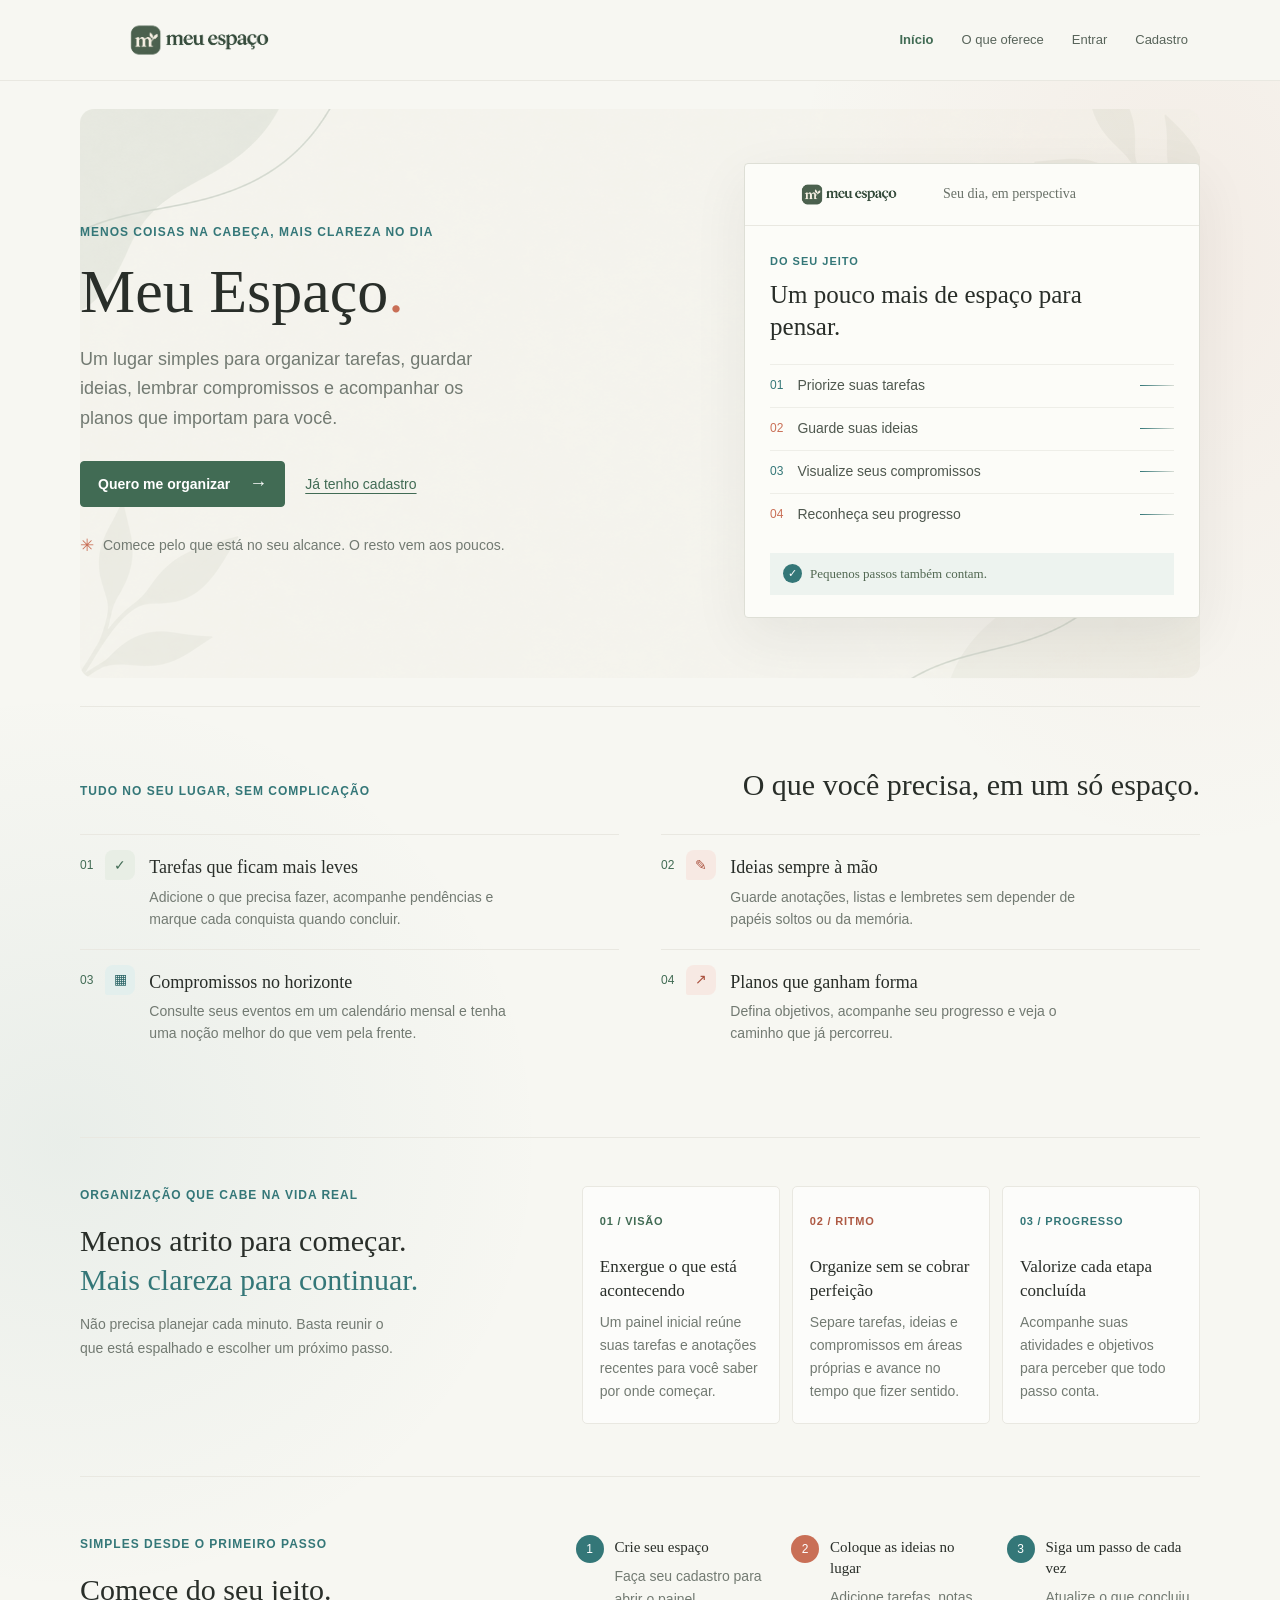
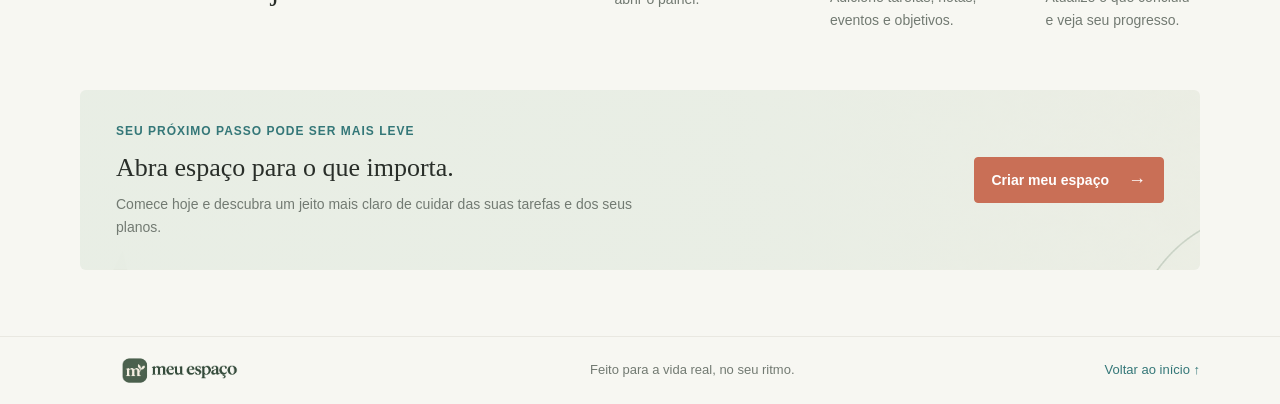
==== commit 9ff3d1d5: "imgs e ajustes finais" ====
--- a/index.html
+++ b/index.html
@@ -12,12 +12,12 @@
     <header class="landing-header">
         <div class="landing-header-inner">
             <a class="landing-brand" href="index.html" aria-label="Meu Espaço, início">
-                <span class="landing-brand-mark" aria-hidden="true">m.</span>
-                <span>Meu Espaço</span>
+                <img class="landing-brand-logo" src="assets/logo.png" alt="">
             </a>
             <nav aria-label="Navegação principal">
                 <ul>
                     <li><a href="index.html" aria-current="page">Início</a></li>
+                    <li><a href="#areas-title">O que oferece</a></li>
                     <li id="login-nav"><a href="login.html">Entrar</a></li>
                     <li id="register-nav"><a href="cadastro.html">Cadastro</a></li>
                     <li id="tasks-nav" hidden><a href="tarefas.html">Minhas tarefas</a></li>
@@ -30,64 +30,112 @@
     <main class="landing-main">
         <section class="landing-hero" aria-labelledby="landing-title">
             <div class="landing-copy">
-                <p class="landing-eyebrow">UM LUGAR PARA VOCÊ</p>
+                <p class="landing-eyebrow">MENOS COISAS NA CABEÇA, MAIS CLAREZA NO DIA</p>
                 <h1 id="landing-title">Meu Espaço<span>.</span></h1>
-                <p class="landing-intro">Tarefas, ideias e planos em um só lugar, para organizar a vida no seu ritmo.</p>
+                <p class="landing-intro">Um lugar simples para organizar tarefas, guardar ideias, lembrar compromissos e acompanhar os planos que importam para você.</p>
                 <div class="landing-actions" id="guest-message">
-                    <a class="landing-button" href="cadastro.html">Criar meu espaço <span aria-hidden="true">→</span></a>
+                    <a class="landing-button" href="cadastro.html">Quero me organizar <span aria-hidden="true">→</span></a>
                     <a class="landing-login-link" href="login.html">Já tenho cadastro</a>
                 </div>
                 <p class="landing-member-message" id="member-message" hidden></p>
+                <div class="landing-promise"><span aria-hidden="true">✳</span> Comece pelo que está no seu alcance. O resto vem aos poucos.</div>
             </div>
 
             <section class="landing-preview" aria-label="Prévia das áreas do Meu Espaço">
                 <div class="preview-heading">
-                    <span class="preview-mark" aria-hidden="true">m.</span>
-                    <span>Um espaço, muitas ideias</span>
+                    <img class="preview-logo" src="assets/logo.png" alt="">
+                    <span>Seu dia, em perspectiva</span>
                 </div>
                 <div class="preview-content">
                     <p class="landing-eyebrow">DO SEU JEITO</p>
-                    <h2>O que importa para você, reunido aqui.</h2>
+                    <h2>Um pouco mais de espaço para pensar.</h2>
                     <ul class="preview-areas">
-                        <li><span class="preview-number">01</span><span>Tarefas</span><span class="preview-line" aria-hidden="true"></span></li>
-                        <li><span class="preview-number">02</span><span>Anotações</span><span class="preview-line" aria-hidden="true"></span></li>
-                        <li><span class="preview-number">03</span><span>Agenda</span><span class="preview-line" aria-hidden="true"></span></li>
-                        <li><span class="preview-number">04</span><span>Progresso e objetivos</span><span class="preview-line" aria-hidden="true"></span></li>
+                        <li><span class="preview-number">01</span><span>Priorize suas tarefas</span><span class="preview-line" aria-hidden="true"></span></li>
+                        <li><span class="preview-number">02</span><span>Guarde suas ideias</span><span class="preview-line" aria-hidden="true"></span></li>
+                        <li><span class="preview-number">03</span><span>Visualize seus compromissos</span><span class="preview-line" aria-hidden="true"></span></li>
+                        <li><span class="preview-number">04</span><span>Reconheça seu progresso</span><span class="preview-line" aria-hidden="true"></span></li>
                     </ul>
-                    <p class="preview-note">Pequenos passos também contam.</p>
+                    <p class="preview-note"><span aria-hidden="true">✓</span> Pequenos passos também contam.</p>
                 </div>
             </section>
         </section>
 
         <section class="landing-areas" aria-labelledby="areas-title">
             <div class="areas-heading">
-                <p class="landing-eyebrow">SEU DIA, COM MAIS CLAREZA</p>
-                <h2 id="areas-title">Um cantinho para cada coisa.</h2>
+                <p class="landing-eyebrow">TUDO NO SEU LUGAR, SEM COMPLICAÇÃO</p>
+                <h2 id="areas-title">O que você precisa, em um só espaço.</h2>
             </div>
             <div class="area-list">
                 <article class="area-item">
-                    <span class="area-index">01</span>
-                    <div><h3>Tarefas</h3><p>Veja o que precisa ser feito, um passo de cada vez.</p></div>
+                    <span class="area-index">01</span><span class="area-icon" aria-hidden="true">✓</span>
+                    <div><h3>Tarefas que ficam mais leves</h3><p>Adicione o que precisa fazer, acompanhe pendências e marque cada conquista quando concluir.</p></div>
                 </article>
                 <article class="area-item">
-                    <span class="area-index">02</span>
-                    <div><h3>Anotações</h3><p>Guarde ideias, listas e lembretes em um só lugar.</p></div>
+                    <span class="area-index">02</span><span class="area-icon area-icon-coral" aria-hidden="true">✎</span>
+                    <div><h3>Ideias sempre à mão</h3><p>Guarde anotações, listas e lembretes sem depender de papéis soltos ou da memória.</p></div>
                 </article>
                 <article class="area-item">
-                    <span class="area-index">03</span>
-                    <div><h3>Agenda</h3><p>Tenha um olhar simples para seus próximos compromissos.</p></div>
+                    <span class="area-index">03</span><span class="area-icon area-icon-teal" aria-hidden="true">▦</span>
+                    <div><h3>Compromissos no horizonte</h3><p>Consulte seus eventos em um calendário mensal e tenha uma noção melhor do que vem pela frente.</p></div>
                 </article>
                 <article class="area-item">
-                    <span class="area-index">04</span>
-                    <div><h3>Progresso e objetivos</h3><p>Acompanhe o que já caminhou e o que quer alcançar.</p></div>
+                    <span class="area-index">04</span><span class="area-icon area-icon-coral" aria-hidden="true">↗</span>
+                    <div><h3>Planos que ganham forma</h3><p>Defina objetivos, acompanhe seu progresso e veja o caminho que já percorreu.</p></div>
                 </article>
             </div>
+        </section>
+
+        <section class="landing-benefits" aria-labelledby="benefits-title">
+            <div class="benefits-heading">
+                <p class="landing-eyebrow">ORGANIZAÇÃO QUE CABE NA VIDA REAL</p>
+                <h2 id="benefits-title">Menos atrito para começar.<br><span>Mais clareza para continuar.</span></h2>
+                <p>Não precisa planejar cada minuto. Basta reunir o que está espalhado e escolher um próximo passo.</p>
+            </div>
+            <div class="benefit-list">
+                <article class="benefit-card">
+                    <span class="benefit-number">01 / VISÃO</span>
+                    <h3>Enxergue o que está acontecendo</h3>
+                    <p>Um painel inicial reúne suas tarefas e anotações recentes para você saber por onde começar.</p>
+                </article>
+                <article class="benefit-card">
+                    <span class="benefit-number benefit-coral">02 / RITMO</span>
+                    <h3>Organize sem se cobrar perfeição</h3>
+                    <p>Separe tarefas, ideias e compromissos em áreas próprias e avance no tempo que fizer sentido.</p>
+                </article>
+                <article class="benefit-card">
+                    <span class="benefit-number benefit-teal">03 / PROGRESSO</span>
+                    <h3>Valorize cada etapa concluída</h3>
+                    <p>Acompanhe suas atividades e objetivos para perceber que todo passo conta.</p>
+                </article>
+            </div>
+        </section>
+
+        <section class="landing-steps" aria-labelledby="steps-title">
+            <div class="steps-heading">
+                <p class="landing-eyebrow">SIMPLES DESDE O PRIMEIRO PASSO</p>
+                <h2 id="steps-title">Comece do seu jeito.</h2>
+            </div>
+            <ol class="steps-list">
+                <li><span>1</span><div><h3>Crie seu espaço</h3><p>Faça seu cadastro para abrir o painel.</p></div></li>
+                <li><span>2</span><div><h3>Coloque as ideias no lugar</h3><p>Adicione tarefas, notas, eventos e objetivos.</p></div></li>
+                <li><span>3</span><div><h3>Siga um passo de cada vez</h3><p>Atualize o que concluiu e veja seu progresso.</p></div></li>
+            </ol>
+        </section>
+
+        <section class="landing-cta" aria-labelledby="cta-title">
+            <div>
+                <p class="landing-eyebrow">SEU PRÓXIMO PASSO PODE SER MAIS LEVE</p>
+                <h2 id="cta-title">Abra espaço para o que importa.</h2>
+                <p>Comece hoje e descubra um jeito mais claro de cuidar das suas tarefas e dos seus planos.</p>
+            </div>
+            <a class="landing-button cta-button" href="cadastro.html">Criar meu espaço <span aria-hidden="true">→</span></a>
         </section>
     </main>
 
     <footer class="landing-footer">
-        <a class="landing-footer-brand" href="index.html">Meu Espaço</a>
+        <a class="landing-footer-brand" href="index.html" aria-label="Meu Espaço, início"><img class="footer-brand-logo" src="assets/logo.png" alt=""></a>
         <span>Feito para a vida real, no seu ritmo.</span>
+        <a class="footer-top-link" href="#landing-title">Voltar ao início ↑</a>
     </footer>
 </body>
 </html>
--- a/style.css
+++ b/style.css
@@ -734,6 +734,8 @@
 .landing-header nav a, .landing-header #logout-button { display: inline-flex; min-height: 38px; align-items: center; padding: 0 12px; border: 0; border-radius: 3px; color: #58645a; background: transparent; font-size: 13px; font-weight: normal; text-decoration: none; cursor: pointer; }
 .landing-header nav a:hover, .landing-header #logout-button:hover { color: var(--landing-green); background: var(--landing-sage); text-decoration: none; }
 .landing-header nav a[aria-current="page"] { color: var(--landing-green); font-weight: bold; }
+.landing-header #tasks-nav a { min-height: 40px; padding: 0 16px; border: 1px solid var(--landing-green); border-radius: 6px; color: #fff; background: var(--landing-green); font-weight: bold; box-shadow: 0 3px 10px rgba(65, 107, 84, .16); transition: background .18s ease, box-shadow .18s ease, transform .18s ease; }
+.landing-header #tasks-nav a:hover { color: #fff; background: #355a43; box-shadow: 0 5px 14px rgba(65, 107, 84, .22); text-decoration: none; transform: translateY(-1px); }
 .landing-main { width: min(1120px, calc(100% - 48px)); margin: 0 auto; padding: 0 0 66px; }
 .landing-hero { display: grid; grid-template-columns: minmax(0, 1.05fr) minmax(340px, .85fr); align-items: center; gap: 9%; padding: 82px 0 88px; }
 .landing-eyebrow { margin: 0 0 16px; color: var(--landing-green); font-size: 11px; font-weight: bold; letter-spacing: 1px; }
@@ -801,4 +803,160 @@
 	.area-list { grid-template-columns: minmax(0, 1fr); }
 	.area-item { min-height: 80px; }
 	.landing-footer { min-height: 60px; align-items: flex-start; flex-direction: column; justify-content: center; gap: 3px; padding: 10px 18px; }
+}
+
+.landing-page {
+	--landing-coral: #c96f56;
+	--landing-teal: #347778;
+	background-image: radial-gradient(ellipse at 93% 13%, rgba(201, 111, 86, .08), transparent 24%), radial-gradient(ellipse at 5% 57%, rgba(52, 119, 120, .07), transparent 28%);
+}
+.landing-copy h1 span { color: var(--landing-coral); }
+.landing-eyebrow { color: var(--landing-teal); }
+.landing-promise { display: flex; align-items: center; gap: 9px; margin-top: 25px; color: var(--landing-muted); font-size: 12px; }
+.landing-promise span { color: var(--landing-coral); font-size: 17px; }
+.landing-preview { box-shadow: 0 18px 55px rgba(41, 46, 41, .07); }
+.preview-mark { background: var(--landing-teal); }
+.preview-number { color: var(--landing-teal); }
+.preview-areas li:nth-child(2) .preview-number,
+.preview-areas li:nth-child(4) .preview-number { color: var(--landing-coral); }
+.preview-line { background: linear-gradient(90deg, var(--landing-teal), #d8ddd5); }
+.preview-note { display: flex; align-items: center; gap: 8px; background: #edf3ef; }
+.preview-note span { display: grid; width: 19px; height: 19px; place-items: center; border-radius: 50%; color: #fff; background: var(--landing-teal); font-family: Arial, sans-serif; font-size: 11px; }
+.landing-areas { padding-top: 54px; }
+.area-item { gap: 12px; }
+.area-icon { display: grid; width: 30px; height: 30px; flex: 0 0 30px; place-items: center; margin: -3px 2px 0 0; border-radius: 8px 8px 8px 2px; color: var(--landing-green); background: var(--landing-sage); font-size: 14px; }
+.area-icon-coral { color: #a94f3c; background: #f7e9e3; }
+.area-icon-teal { color: #286365; background: #e3efed; }
+.landing-benefits { display: grid; grid-template-columns: minmax(220px, .8fr) minmax(0, 1.2fr); gap: 8%; align-items: start; margin-top: 74px; padding: 48px 0 52px; border-top: 1px solid var(--landing-line); border-bottom: 1px solid var(--landing-line); }
+.benefits-heading h2, .steps-heading h2, .landing-cta h2 { margin: 0; font-family: Georgia, 'Times New Roman', serif; font-size: 30px; font-weight: normal; line-height: 1.3; }
+.benefits-heading h2 span { color: var(--landing-teal); }
+.benefits-heading > p:last-child { max-width: 330px; margin: 14px 0 0; color: var(--landing-muted); font-size: 14px; line-height: 1.7; }
+.benefit-list { display: grid; grid-template-columns: repeat(3, minmax(0, 1fr)); gap: 12px; }
+.benefit-card { min-height: 200px; padding: 20px 17px; border: 1px solid var(--landing-line); border-radius: 5px; background: rgba(255, 255, 255, .62); }
+.benefit-number { color: var(--landing-green); font-size: 9px; font-weight: bold; letter-spacing: .8px; }
+.benefit-coral { color: #ae5a44; }
+.benefit-teal { color: var(--landing-teal); }
+.benefit-card h3, .steps-list h3 { margin: 23px 0 8px; font-family: Georgia, 'Times New Roman', serif; font-size: 17px; font-weight: normal; line-height: 1.4; }
+.benefit-card p, .steps-list p { margin: 0; color: var(--landing-muted); font-size: 12px; line-height: 1.65; }
+.landing-steps { display: grid; grid-template-columns: .65fr 1fr; gap: 8%; align-items: start; padding: 58px 0; }
+.steps-list { display: grid; grid-template-columns: repeat(3, minmax(0, 1fr)); gap: 22px; margin: 0; padding: 0; list-style: none; }
+.steps-list li { display: flex; align-items: flex-start; gap: 11px; }
+.steps-list li > span { display: grid; width: 28px; height: 28px; flex: 0 0 28px; place-items: center; border-radius: 50%; color: #fff; background: var(--landing-teal); font-size: 12px; }
+.steps-list li:nth-child(2) > span { background: var(--landing-coral); }
+.steps-list h3 { margin: 2px 0 7px; font-size: 15px; }
+.steps-list p { font-size: 11px; }
+.landing-cta { display: flex; align-items: center; justify-content: space-between; gap: 35px; padding: 32px 36px; border-radius: 6px; background: #e8eee5; }
+.landing-cta .landing-eyebrow { margin-bottom: 9px; }
+.landing-cta h2 { font-size: 26px; }
+.landing-cta > div > p:last-child { max-width: 560px; margin: 9px 0 0; color: var(--landing-muted); font-size: 13px; line-height: 1.6; }
+.cta-button { flex: 0 0 auto; border-color: var(--landing-coral); background: var(--landing-coral); }
+.cta-button:hover { background: #ae5a44; }
+.footer-top-link { color: var(--landing-teal); text-decoration: none; }
+.footer-top-link:hover { text-decoration: underline; text-underline-offset: 3px; }
+
+.workspace-page {
+	--accent-coral: #c96f56;
+	--accent-teal: #347778;
+	background-image: radial-gradient(ellipse at 78% 4%, rgba(237, 225, 203, .34), transparent 31%), radial-gradient(ellipse at 8% 85%, rgba(220, 235, 222, .3), transparent 32%), radial-gradient(ellipse at 100% 90%, rgba(52, 119, 120, .06), transparent 25%);
+}
+.workspace-page .brand-mark { background: var(--accent-teal); }
+.workspace-page .nav-item.active { color: #286365; background: #e3efed; }
+.workspace-page .nav-item.active > span:first-child { color: var(--accent-teal); }
+.workspace-page .button-primary { box-shadow: 0 3px 8px rgba(52, 119, 120, .14); }
+.workspace-page .summary-grid .summary-card:nth-child(1) { border-top: 2px solid var(--accent-coral); }
+.workspace-page .summary-grid .summary-card:nth-child(2) { border-top: 2px solid var(--accent-teal); }
+.workspace-page .summary-grid .summary-card:nth-child(3) { border-top: 2px solid #8b9c71; }
+.workspace-page .summary-card > strong { color: #286365; }
+.workspace-page .summary-grid .summary-card:first-child > strong { color: #a95843; }
+.workspace-page .text-action, .workspace-page .inline-add { color: var(--accent-teal) !important; }
+.workspace-page .task-check { border-color: #b5c9c0; }
+.workspace-page .task-row.completed .task-check { border-color: var(--accent-teal); background: var(--accent-teal); }
+.workspace-page .calendar-day.today { color: #fff; background: var(--accent-teal); }
+.workspace-page .event-line.is-task { border-left-color: var(--accent-teal); }
+.workspace-page .event-kind { color: var(--accent-teal); }
+.workspace-page .week-tag { color: #a95843; background: #f7e9e3; }
+.workspace-page .chart-bar { background: var(--accent-teal); }
+.workspace-page .goal-progress span, .workspace-page .large-progress span, .workspace-page .mini-progress span { background: var(--accent-teal); }
+.workspace-page .mobile-add { background: var(--accent-coral); }
+.workspace-page .breadcrumb-home { color: #347778; text-decoration: none; transition: color .16s ease; }
+.workspace-page .breadcrumb-home:hover { color: #245d5e; text-decoration: underline; text-underline-offset: 3px; }
+.workspace-page .task-delete { display: grid; width: 30px; height: 30px; flex: 0 0 30px; place-items: center; padding: 0; border: 0; border-radius: 6px; color: #999a91; background: transparent; cursor: pointer; font-size: 19px; line-height: 1; opacity: .72; transition: color .16s ease, background .16s ease, opacity .16s ease; }
+.workspace-page .task-delete:hover, .workspace-page .task-delete:focus-visible { color: #a95843; background: #f7e9e3; opacity: 1; }
+.landing-brand-logo { display: block; width: 240px; height: auto; }
+.preview-logo { display: block; width: 165px; height: auto; }
+.landing-footer-brand { display: inline-flex; align-items: center; }
+.footer-brand-logo { display: block; width: 200px; height: auto; }
+.workspace-brand { align-items: flex-start; flex-direction: column; gap: 7px; }
+.workspace-brand-logo { display: block; width: 205px; max-width: 100%; height: auto; }
+.workspace-brand-tagline { margin-left: 3px; color: #999a91; font-family: 'Trebuchet MS', Arial, sans-serif; font-size: 10px; font-weight: normal; }
+.auth-brand-logo { display: block; width: 230px; height: auto; }
+.login-brand { display: inline-block; width: 230px; margin: 16px 0 0 5%; }
+.login-brand img { display: block; width: 100%; height: auto; }
+.landing-hero { position: relative; isolation: isolate; }
+.landing-hero::before { position: absolute; z-index: -1; inset: 28px 0; border-radius: 14px; background: url("assets/back.png") center / cover no-repeat; content: ""; opacity: .32; }
+.landing-cta { background-color: #e8eee5; background-image: linear-gradient(90deg, rgba(232, 238, 229, .96) 0%, rgba(232, 238, 229, .91) 58%, rgba(232, 238, 229, .62) 100%), url("assets/back.png"); background-position: center, 72% 58%; background-size: cover; }
+
+@media (max-width: 900px) {
+	.landing-benefits { grid-template-columns: 1fr; gap: 25px; }
+	.landing-steps { grid-template-columns: 1fr; gap: 25px; }
+}
+@media (max-width: 650px) {
+	.area-item { gap: 9px; }
+	.benefit-list { grid-template-columns: 1fr; }
+	.benefit-card { min-height: 0; }
+	.benefit-card h3 { margin-top: 13px; }
+	.steps-list { grid-template-columns: 1fr; gap: 17px; }
+	.landing-cta { align-items: flex-start; flex-direction: column; gap: 18px; padding: 25px 20px; }
+	.landing-cta h2, .benefits-heading h2, .steps-heading h2 { font-size: 25px; }
+	.landing-brand-logo { width: 220px; }
+	.preview-logo { width: 145px; }
+	.footer-brand-logo { width: 180px; }
+}
+
+.landing-page,
+.workspace-page { font-family: "Segoe UI", Arial, sans-serif; }
+.landing-eyebrow { font-size: 12px; }
+.landing-header nav a,
+.landing-header #logout-button { font-size: 13px; }
+.preview-content .landing-eyebrow { font-size: 11px; }
+.preview-areas li { font-size: 14px; }
+.preview-number,
+.area-index { font-size: 12px; }
+.landing-promise,
+.area-item p,
+.benefit-card p,
+.steps-list p,
+.landing-cta > div > p:last-child { font-size: 14px; }
+.benefit-number { font-size: 11px; }
+.landing-footer { font-size: 13px; }
+.workspace-page .eyebrow { font-size: 11px; }
+.workspace-page .sidebar-caption { font-size: 10px; }
+.workspace-page .workspace-brand-tagline,
+.workspace-page .profile-chip small { font-size: 11px; }
+.workspace-page .today-date,
+.workspace-page .summary-card > span,
+.workspace-page .note-category,
+.workspace-page .event-kind,
+.workspace-page .event-date,
+.workspace-page .history-row { font-size: 12px; }
+.workspace-page .summary-card > small,
+.workspace-page .summary-foot { font-size: 11px; }
+.workspace-page .note-card p,
+.workspace-page .page-heading > div > p:last-child { font-size: 13px; }
+.workspace-page .workspace-footer { font-size: 12px; }
+.workspace-page .mobile-nav-item { font-size: 11px !important; }
+
+@media (max-width: 700px) {
+	.landing-header nav a,
+	.landing-header #logout-button { font-size: 12px; }
+	.workspace-page .today-date { font-size: 11px; }
+	.workspace-page .summary-top { font-size: 11px; }
+	.workspace-page .summary-card > p { font-size: 11px; }
+	.workspace-page .summary-foot { font-size: 10px; }
+	.workspace-page .welcome-copy { font-size: 13px; }
+	.workspace-page .page-heading > div > p:last-child { font-size: 12px; }
+}
+@media (max-width: 520px) {
+	.landing-header nav a,
+	.landing-header #logout-button { font-size: 12px; }
 }
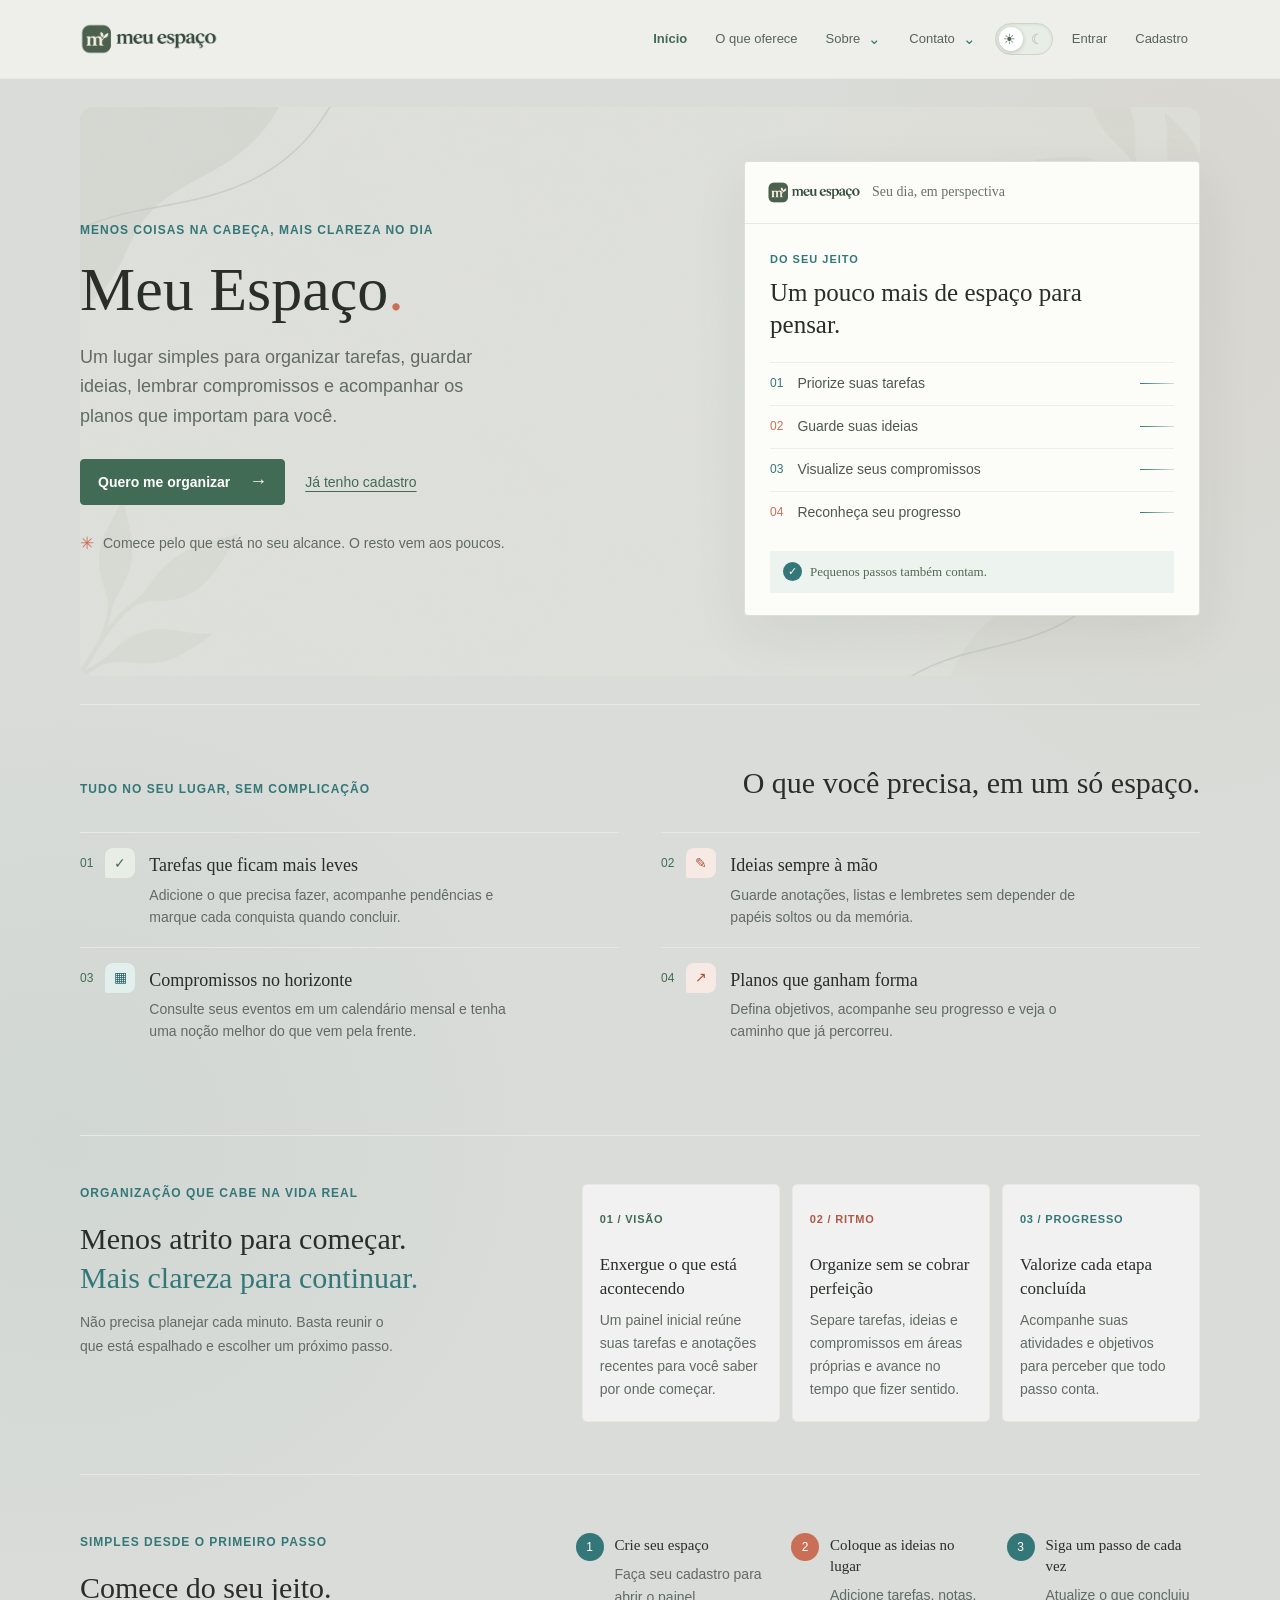
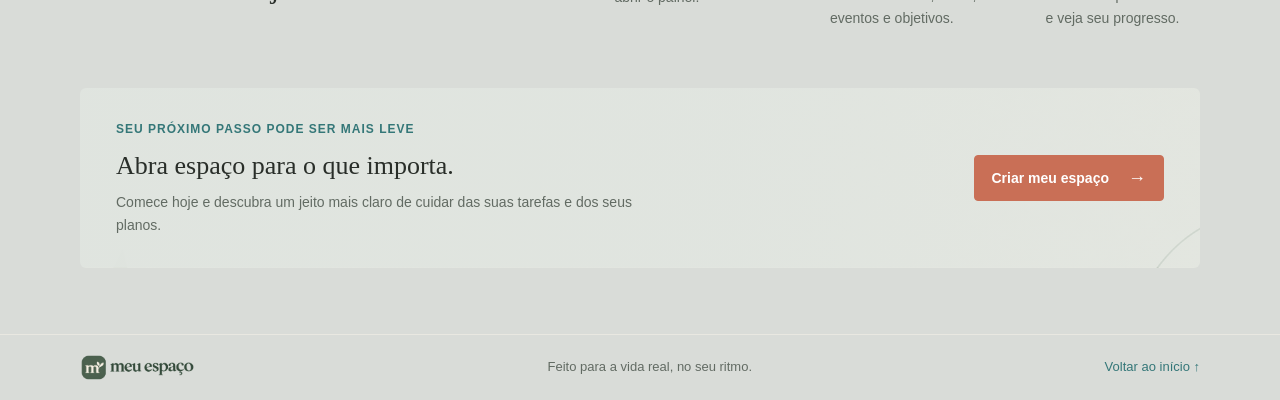
==== commit cb77e1c2: "ajustes finais do final" ====
--- a/index.html
+++ b/index.html
@@ -18,6 +18,55 @@
                 <ul>
                     <li><a href="index.html" aria-current="page">Início</a></li>
                     <li><a href="#areas-title">O que oferece</a></li>
+                    <li class="about-menu-item">
+                        <button class="about-trigger" id="sobre" type="button" aria-expanded="false" aria-controls="sidebar-sobre">
+                            Sobre <span aria-hidden="true">⌄</span>
+                        </button>
+                        <div class="sidebar about-menu" id="sidebar-sobre" aria-label="Sobre o Meu Espaço">
+                            <p class="landing-eyebrow">CONHEÇA O MEU ESPAÇO</p>
+                            <div class="about-menu-tabs" role="tablist" aria-label="Informações">
+                                <button class="about-menu-tab active" id="about-company-tab" type="button" role="tab" aria-selected="true" aria-controls="about-company-panel">A empresa</button>
+                                <button class="about-menu-tab" id="about-clients-tab" type="button" role="tab" aria-selected="false" aria-controls="about-clients-panel">Nossos clientes</button>
+                            </div>
+                            <section class="about-menu-panel active" id="about-company-panel" role="tabpanel" aria-labelledby="about-company-tab">
+                                <h2>Organização com mais leveza.</h2>
+                                <p>O Meu Espaço é um projeto pensado para reunir tarefas, anotações, agenda e objetivos em uma experiência simples e acolhedora.</p>
+                                <p>A ideia é ajudar cada pessoa a encontrar clareza no dia a dia, respeitando seu próprio ritmo.</p>
+                            </section>
+                            <section class="about-menu-panel" id="about-clients-panel" role="tabpanel" aria-labelledby="about-clients-tab" hidden>
+                                <h2>Feito para a vida real.</h2>
+                                <p>O Meu Espaço é pensado para estudantes, profissionais e qualquer pessoa que queira organizar melhor compromissos, ideias e planos pessoais.</p>
+                                <p>Seja para acompanhar uma rotina de estudos ou tirar projetos do papel, cada pessoa pode adaptar o espaço às próprias prioridades.</p>
+                            </section>
+                        </div>
+                    </li>
+                    <li class="about-menu-item contact-menu-item">
+                        <button class="about-trigger" id="contato" type="button" aria-expanded="false" aria-controls="sidebar-contato">
+                            Contato <span aria-hidden="true">⌄</span>
+                        </button>
+                        <div class="sidebar about-menu contact-menu" id="sidebar-contato" aria-label="Contato do Meu Espaço">
+                            <p class="landing-eyebrow">FALE COM O MEU ESPAÇO</p>
+                            <section class="about-menu-panel contact-menu-panel active">
+                                <h2>Vamos conversar?</h2>
+                                <p>Escolha como prefere entrar em contato.</p>
+                                <a class="contact-menu-link" href="mailto:voce@gmail.com">
+                                    <span class="contact-menu-icon" aria-hidden="true">✉</span>
+                                    <span><strong>E-mail</strong><br>voce@gmail.com</span>
+                                </a>
+                                <a class="contact-menu-link" href="tel:+553299999999">
+                                    <span class="contact-menu-icon" aria-hidden="true">☎</span>
+                                    <span><strong>Telefone</strong><br>+55329999-9999</span>
+                                </a>
+                            </section>
+                        </div>
+                    </li>
+                    <li class="theme-nav-item">
+                        <button class="theme-toggle" type="button" role="switch" aria-checked="false" aria-label="Ativar modo escuro" title="Ativar modo escuro">
+                            <span class="theme-toggle-track" aria-hidden="true">
+                                <span class="theme-toggle-sun">☀</span><span class="theme-toggle-moon">☾</span><span class="theme-toggle-thumb"></span>
+                            </span>
+                        </button>
+                    </li>
                     <li id="login-nav"><a href="login.html">Entrar</a></li>
                     <li id="register-nav"><a href="cadastro.html">Cadastro</a></li>
                     <li id="tasks-nav" hidden><a href="tarefas.html">Minhas tarefas</a></li>
--- a/style.css
+++ b/style.css
@@ -376,6 +376,8 @@
 	color: var(--ink);
 	background: #f7f7f2;
 	background-image: radial-gradient(ellipse at 78% 4%, rgba(237, 225, 203, .34), transparent 31%), radial-gradient(ellipse at 8% 85%, rgba(220, 235, 222, .3), transparent 32%);
+	backdrop-filter: none;
+	-webkit-backdrop-filter: none;
 	font-family: 'Trebuchet MS', Arial, sans-serif;
 	line-height: 1.5;
 }
@@ -387,7 +389,7 @@
 .workspace-page button { color: inherit; }
 .workspace-shell { min-height: 100vh; }
 .workspace-sidebar { position: fixed; inset: 0 auto 0 0; z-index: 5; display: flex; flex-direction: column; width: 244px; padding: 29px 18px 18px; border-right: 1px solid rgba(226, 226, 216, .8); background: rgba(250, 250, 246, .84); }
-.workspace-brand { display: flex; align-items: center; gap: 11px; margin: 0 0 51px 8px; color: var(--ink); font-family: Georgia, serif; font-size: 18px; font-weight: bold; text-decoration: none; }
+.workspace-brand { display: flex; align-items: flex-start; flex-direction: column; gap: 5px; margin: 0 0 28px 8px; color: var(--ink); font-family: Georgia, serif; font-size: 18px; font-weight: bold; text-decoration: none; }
 .brand-mark { display: grid; width: 38px; height: 38px; place-items: center; border-radius: 12px 12px 12px 4px; color: #fff; background: #587c61; font-size: 19px; }
 .workspace-brand small, .profile-chip small { display: block; color: #999a91; font-family: 'Trebuchet MS', Arial, sans-serif; font-size: 10px; font-weight: normal; }
 .sidebar-caption { margin: 0 0 12px 12px; color: #a4a49a; font-size: 9px; font-weight: bold; letter-spacing: 1px; }
@@ -532,6 +534,23 @@
 .entry-dialog { width: min(440px, calc(100% - 30px)); padding: 0; border: 1px solid #e6e5dd; border-radius: 8px; color: var(--ink); background: #fbfbf7; box-shadow: 0 20px 70px rgba(39, 44, 36, .2); }
 .entry-dialog::backdrop { background: rgba(34, 40, 34, .35); backdrop-filter: blur(3px); }
 .entry-dialog form { display: flex; flex-direction: column; padding: 25px; }
+.search-dialog { width: min(520px, calc(100% - 30px)); max-height: min(76vh, 620px); overflow: auto; padding: 0; border: 1px solid #e6e5dd; border-radius: 10px; color: var(--ink); background: #fbfbf7; box-shadow: 0 20px 70px rgba(39, 44, 36, .2); }
+.search-dialog::backdrop { background: rgba(34, 40, 34, .42); backdrop-filter: blur(3px); }
+.search-dialog-content { padding: 24px; }
+.search-dialog .dialog-heading { margin-bottom: 18px; }
+.search-label { display: block; margin-bottom: 7px; color: #62665d; font-size: 12px; font-weight: bold; }
+.search-input { width: 100%; min-height: 44px; padding: 10px 12px; border: 1px solid #d9ddd4; border-radius: 6px; color: var(--ink); background: #fff; font: inherit; font-size: 15px; }
+.search-input:focus-visible { outline: 2px solid #347778; outline-offset: 2px; }
+.search-results { display: grid; gap: 7px; max-height: 45vh; overflow-y: auto; margin-top: 16px; }
+.search-hint { margin: 4px 0; color: var(--muted); font-size: 14px; line-height: 1.5; }
+.search-result { display: flex; width: 100%; min-height: 58px; align-items: center; justify-content: space-between; gap: 14px; padding: 9px 12px; border: 1px solid #e7e9e2; border-radius: 6px; color: var(--ink); background: #fff; text-align: left; cursor: pointer; transition: border-color .16s ease, background .16s ease, transform .16s ease; }
+.search-result:hover { border-color: #b7c9b8; background: #f1f5ef; transform: translateY(-1px); }
+.search-result:focus-visible { outline: 2px solid #347778; outline-offset: 1px; }
+.search-result-copy { display: grid; gap: 4px; min-width: 0; }
+.search-result-copy strong { overflow: hidden; font-size: 14px; font-weight: 600; text-overflow: ellipsis; white-space: nowrap; }
+.search-result-copy small { color: var(--muted); font-size: 12px; }
+.search-result-arrow { color: #347778; font-size: 18px; }
+.search-result-highlight { border-color: #8fb59b !important; box-shadow: 0 0 0 3px rgba(143, 181, 155, .35); }
 .dialog-heading { display: flex; align-items: flex-start; justify-content: space-between; margin-bottom: 15px; }
 .dialog-heading h2 { margin: 0; font-family: Georgia, serif; font-size: 24px; font-weight: normal; }
 .dialog-close { width: 29px; height: 29px; border: 0; border-radius: 50%; color: #71756c !important; background: #efefe9; cursor: pointer; font-size: 21px !important; line-height: 1; }
@@ -882,19 +901,46 @@
 .workspace-page .breadcrumb-home:hover { color: #245d5e; text-decoration: underline; text-underline-offset: 3px; }
 .workspace-page .task-delete { display: grid; width: 30px; height: 30px; flex: 0 0 30px; place-items: center; padding: 0; border: 0; border-radius: 6px; color: #999a91; background: transparent; cursor: pointer; font-size: 19px; line-height: 1; opacity: .72; transition: color .16s ease, background .16s ease, opacity .16s ease; }
 .workspace-page .task-delete:hover, .workspace-page .task-delete:focus-visible { color: #a95843; background: #f7e9e3; opacity: 1; }
-.landing-brand-logo { display: block; width: 240px; height: auto; }
-.preview-logo { display: block; width: 165px; height: auto; }
+.landing-brand-logo { display: block; width: 138px; height: auto; }
+.preview-logo { display: block; width: 94px; height: auto; }
 .landing-footer-brand { display: inline-flex; align-items: center; }
-.footer-brand-logo { display: block; width: 200px; height: auto; }
+.footer-brand-logo { display: block; width: 115px; height: auto; }
 .workspace-brand { align-items: flex-start; flex-direction: column; gap: 7px; }
-.workspace-brand-logo { display: block; width: 205px; max-width: 100%; height: auto; }
+.workspace-brand-logo { display: block; width: 140px; max-width: 100%; height: auto; }
 .workspace-brand-tagline { margin-left: 3px; color: #999a91; font-family: 'Trebuchet MS', Arial, sans-serif; font-size: 10px; font-weight: normal; }
-.auth-brand-logo { display: block; width: 230px; height: auto; }
-.login-brand { display: inline-block; width: 230px; margin: 16px 0 0 5%; }
+.auth-header .logo { padding: 0; }
+.auth-brand-logo { display: block; width: 135px; height: auto; }
+.login-brand { display: inline-block; width: 135px; margin: 16px 0 0 5%; }
 .login-brand img { display: block; width: 100%; height: auto; }
 .landing-hero { position: relative; isolation: isolate; }
 .landing-hero::before { position: absolute; z-index: -1; inset: 28px 0; border-radius: 14px; background: url("assets/back.png") center / cover no-repeat; content: ""; opacity: .32; }
 .landing-cta { background-color: #e8eee5; background-image: linear-gradient(90deg, rgba(232, 238, 229, .96) 0%, rgba(232, 238, 229, .91) 58%, rgba(232, 238, 229, .62) 100%), url("assets/back.png"); background-position: center, 72% 58%; background-size: cover; }
+.landing-header .about-menu-item { position: relative; }
+.landing-header nav { position: relative; }
+.landing-header .about-trigger { display: inline-flex; min-height: 38px; align-items: center; gap: 8px; padding: 0 12px; border: 0; border-radius: 3px; color: #58645a; background: transparent; font: inherit; font-size: 13px; cursor: pointer; }
+.landing-header .about-trigger:hover,
+.landing-header .about-trigger[aria-expanded="true"] { color: var(--landing-teal); background: var(--landing-sage); }
+.landing-header .about-trigger > span { color: var(--landing-teal); font-size: 15px; transition: transform .18s ease; }
+.landing-header .about-trigger[aria-expanded="true"] > span { transform: rotate(180deg); }
+.landing-page .sidebar.about-menu { position: absolute; z-index: 10; top: calc(100% + 12px); right: 0; left: auto; display: none; width: min(400px, calc(100vw - 36px)); height: auto; margin: 0; padding: 23px; border: 1px solid rgba(226, 226, 216, .95); border-radius: 12px; background: rgba(255, 255, 252, .97); box-shadow: 0 20px 55px rgba(41, 46, 41, .15); text-align: left; }
+.landing-page .sidebar.about-menu.active { display: block; }
+.about-menu > .landing-eyebrow { margin-bottom: 12px; font-size: 11px; }
+.about-menu-tabs { display: flex; gap: 7px; margin-bottom: 18px; padding: 4px; border-radius: 8px; background: #f2f3ed; }
+.landing-header .about-menu-tab { flex: 1; min-height: 36px; padding: 0 10px; border: 0; border-radius: 6px; color: #68736b; background: transparent; font: inherit; font-size: 13px; cursor: pointer; transition: color .16s ease, background .16s ease, box-shadow .16s ease; }
+.landing-header .about-menu-tab.active { color: #286365; background: #fff; font-weight: 600; box-shadow: 0 1px 4px rgba(41, 46, 41, .09); }
+.about-menu-panel { animation: about-panel-in .2s ease both; }
+.about-menu-panel h2 { margin: 0 0 9px; color: var(--landing-ink); font-family: Georgia, 'Times New Roman', serif; font-size: 22px; font-weight: normal; line-height: 1.3; }
+.about-menu-panel p { margin: 0; color: var(--landing-muted); font-size: 14px; line-height: 1.65; }
+.about-menu-panel p + p { margin-top: 9px; }
+.contact-menu-panel > p { margin-bottom: 12px; }
+.landing-page .contact-menu-link { display: flex; min-height: 58px; align-items: center; gap: 12px; padding: 9px 10px; border-radius: 8px; color: #345b4a; background: #f2f3ed; font-size: 14px; line-height: 1.5; text-decoration: none; transition: background .16s ease, transform .16s ease; }
+.landing-page .contact-menu-link + .contact-menu-link { margin-top: 8px; }
+.landing-page .contact-menu-link:hover { background: #e6eeea; text-decoration: none; transform: translateY(-1px); }
+.landing-page .contact-menu-link:focus-visible { outline: 3px solid rgba(52, 119, 120, .35); outline-offset: 2px; }
+.contact-menu-link strong { color: #283c30; font-size: 12px; letter-spacing: .03em; }
+.contact-menu-icon { display: grid; width: 36px; height: 36px; flex: 0 0 36px; place-items: center; border-radius: 10px; color: #fff; background: #347778; font-size: 17px; }
+.landing-page .about-menu-panel[hidden] { display: none !important; }
+@keyframes about-panel-in { from { opacity: 0; transform: translateY(4px); } to { opacity: 1; transform: translateY(0); } }
 
 @media (max-width: 900px) {
 	.landing-benefits { grid-template-columns: 1fr; gap: 25px; }
@@ -908,9 +954,17 @@
 	.steps-list { grid-template-columns: 1fr; gap: 17px; }
 	.landing-cta { align-items: flex-start; flex-direction: column; gap: 18px; padding: 25px 20px; }
 	.landing-cta h2, .benefits-heading h2, .steps-heading h2 { font-size: 25px; }
-	.landing-brand-logo { width: 220px; }
-	.preview-logo { width: 145px; }
-	.footer-brand-logo { width: 180px; }
+	.landing-brand-logo { width: 126px; }
+	.preview-logo { width: 83px; }
+	.footer-brand-logo { width: 103px; }
+}
+@media (max-width: 760px) {
+	.landing-header .about-trigger { min-height: 34px; padding: 0 9px; font-size: 12px; }
+	.landing-header .about-menu-item { position: static; }
+	.landing-page .sidebar.about-menu { top: calc(100% + 8px); right: 0; left: auto; width: min(400px, calc(100vw - 36px)); padding: 19px; }
+}
+@media (max-width: 520px) {
+	.landing-header .about-trigger { padding: 0 7px; font-size: 12px; }
 }
 
 .landing-page,
@@ -952,11 +1006,370 @@
 	.workspace-page .today-date { font-size: 11px; }
 	.workspace-page .summary-top { font-size: 11px; }
 	.workspace-page .summary-card > p { font-size: 11px; }
+	.workspace-page .summary-card > small { font-size: 11px; }
 	.workspace-page .summary-foot { font-size: 10px; }
 	.workspace-page .welcome-copy { font-size: 13px; }
 	.workspace-page .page-heading > div > p:last-child { font-size: 12px; }
+	.workspace-page .mobile-nav { justify-content: space-between; gap: 2px; padding: 0; }
+	.workspace-page .mobile-nav { width: auto; margin: 0; }
+	.workspace-page .mobile-nav-item { min-width: 0; flex: 1 1 0; padding: 4px 0; font-size: 10px !important; text-align: center; }
+	.workspace-page .mobile-nav-item[data-view="progress"],
+	.workspace-page .mobile-nav-item[data-view="goals"] { flex-grow: 1.1; }
+	.workspace-page .mobile-add { flex: 0 0 40px; }
+	.workspace-page .page-heading { align-items: flex-start; flex-direction: column; gap: 14px; }
+	.workspace-page .page-heading > .button-primary { align-self: flex-start; }
+	.workspace-page .breadcrumb { gap: 7px; white-space: nowrap; }
+	.workspace-page .topbar-actions { gap: 7px; }
+}
+@media (max-width: 390px) {
+	.workspace-page .workspace-topbar { padding-right: 12px; padding-left: 12px; }
+	.workspace-page .breadcrumb { font-size: 10px; }
+	.workspace-page .today-date { max-width: 78px; }
+	.workspace-page .notes-page-grid { grid-template-columns: 1fr; }
 }
 @media (max-width: 520px) {
 	.landing-header nav a,
 	.landing-header #logout-button { font-size: 12px; }
+}
+
+body { background: #e9ebe4; }
+.auth-page { background: #e9ebe4; }
+.auth-header { background: #f4f4ee; }
+.landing-page {
+	--landing-muted: #626b63;
+	background-color: #ebede6;
+	background-image: radial-gradient(ellipse at 93% 13%, rgba(201, 111, 86, .07), transparent 24%), radial-gradient(ellipse at 5% 57%, rgba(52, 119, 120, .06), transparent 28%);
+}
+.landing-page .landing-header { background: #f3f3ed; }
+.landing-preview,
+.landing-page .sidebar.about-menu { background-color: #fcfcf8; }
+.landing-hero::before { opacity: .24; }
+.workspace-page {
+	--muted: #70756d;
+	background-color: #e8eae2;
+	background-image: radial-gradient(ellipse at 78% 4%, rgba(237, 225, 203, .3), transparent 31%), radial-gradient(ellipse at 8% 85%, rgba(220, 235, 222, .25), transparent 32%), radial-gradient(ellipse at 100% 90%, rgba(52, 119, 120, .05), transparent 25%);
+}
+.workspace-page .workspace-sidebar { background: #f2f2ec; }
+.workspace-page .workspace-topbar { background: rgba(247, 247, 241, .78); }
+.workspace-page .summary-card { background: #fbfbf7; }
+.workspace-page .content-block { background: #fbfbf7; }
+.workspace-page .note-card,
+.workspace-page .note-card:nth-child(3n + 2),
+.workspace-page .note-card:nth-child(3n) { background: #f3f3ed; }
+.workspace-page .summary-card > span,
+.workspace-page .summary-card > small,
+.workspace-page .today-date,
+.workspace-page .task-date,
+.workspace-page .note-card p,
+.workspace-page .history-row,
+.workspace-page .page-heading > div > p:last-child { color: #666c64; }
+
+body,
+.auth-page { background-color: #d9dcd8; }
+.auth-header { background: #eeeeeb; }
+.landing-page {
+	background-color: #d9dcd8;
+	background-image: radial-gradient(ellipse at 93% 13%, rgba(201, 111, 86, .06), transparent 24%), radial-gradient(ellipse at 5% 57%, rgba(52, 119, 120, .05), transparent 28%);
+}
+.landing-page .landing-header { background: #eeeeeb; }
+.landing-hero::before { background-image: linear-gradient(rgba(217, 220, 216, .58), rgba(217, 220, 216, .58)), url("assets/back.png"); opacity: .5; }
+.landing-cta {
+	background-color: #dfe4df;
+	background-image: linear-gradient(90deg, rgba(223, 228, 223, .97) 0%, rgba(223, 228, 223, .93) 58%, rgba(223, 228, 223, .78) 100%), url("assets/back.png");
+}
+.workspace-page {
+	background-color: #d7dbd6;
+	background-image: radial-gradient(ellipse at 78% 4%, rgba(255, 255, 255, .28), transparent 31%), radial-gradient(ellipse at 8% 85%, rgba(220, 235, 222, .18), transparent 32%), radial-gradient(ellipse at 100% 90%, rgba(52, 119, 120, .04), transparent 25%);
+}
+
+.theme-toggle {
+	display: inline-flex;
+	width: 64px;
+	height: 42px;
+	flex: 0 0 auto;
+	align-items: center;
+	justify-content: center;
+	padding: 0;
+	border: 0;
+	border-radius: 999px;
+	background: transparent;
+	cursor: pointer;
+}
+.theme-toggle-track {
+	position: relative;
+	display: flex;
+	width: 58px;
+	height: 32px;
+	align-items: center;
+	justify-content: space-between;
+	padding: 0 7px;
+	border: 1px solid #cdd4c9;
+	border-radius: 999px;
+	color: #4b644e;
+	background: #e8eee5;
+	box-shadow: inset 0 1px 3px rgba(33, 48, 37, .08);
+	font-family: Arial, sans-serif;
+	font-size: 14px;
+	transition: background .22s ease, border-color .22s ease;
+}
+.theme-toggle-sun,
+.theme-toggle-moon { position: relative; z-index: 1; width: 14px; text-align: center; line-height: 1; }
+.theme-toggle-moon { color: #aab0ab; }
+.theme-toggle-thumb {
+	position: absolute;
+	top: 3px;
+	left: 3px;
+	width: 24px;
+	height: 24px;
+	border-radius: 50%;
+	background: #fff;
+	box-shadow: 0 1px 4px rgba(34, 46, 38, .24);
+	transition: transform .22s cubic-bezier(.2, .8, .2, 1), background .22s ease;
+}
+.theme-toggle[aria-checked="true"] .theme-toggle-track { border-color: #506a59; color: #e6c77c; background: #29362f; }
+.theme-toggle[aria-checked="true"] .theme-toggle-sun { color: #89958b; }
+.theme-toggle[aria-checked="true"] .theme-toggle-moon { color: #f3d589; }
+.theme-toggle[aria-checked="true"] .theme-toggle-thumb { transform: translateX(26px); background: #f1e5c6; }
+.theme-toggle:focus-visible { outline: none; }
+.theme-toggle:focus-visible .theme-toggle-track { box-shadow: inset 0 0 0 2px #347778; }
+.theme-toggle[aria-checked="true"]:focus-visible .theme-toggle-track { box-shadow: inset 0 0 0 2px #a0c9a8; }
+.landing-header .theme-nav-item { display: flex; align-items: center; }
+.auth-header-actions { display: flex; align-items: center; gap: 14px; }
+.topbar-actions .theme-toggle { width: 64px; }
+
+body.dark-mode {
+	color: #e4e9e3;
+	background-color: #171d19;
+	background-image: none;
+	color-scheme: dark;
+	transition: color .2s ease, background-color .2s ease;
+}
+body.dark-mode a { color: #a7d1b4; }
+body.dark-mode a:hover { color: #c2e4cb; }
+body.dark-mode :focus-visible { outline-color: #8cb99a; }
+
+body.dark-mode.landing-page {
+	--landing-ink: #e6ebe5;
+	--landing-muted: #b0bbb2;
+	--landing-green: #9ac5a3;
+	--landing-sage: #293a30;
+	--landing-line: #35423a;
+	background-color: #171d19;
+	background-image: radial-gradient(ellipse at 92% 10%, rgba(201, 111, 86, .08), transparent 26%), radial-gradient(ellipse at 6% 56%, rgba(52, 119, 120, .11), transparent 30%);
+}
+body.dark-mode .landing-header,
+body.dark-mode.landing-page .landing-header { border-color: #303b34; background: rgba(30, 38, 33, .96); }
+body.dark-mode .landing-header nav a,
+body.dark-mode .landing-header #logout-button,
+body.dark-mode .landing-header .about-trigger { color: #c3cdc4; }
+body.dark-mode .landing-header nav a:hover,
+body.dark-mode .landing-header #logout-button:hover,
+body.dark-mode .landing-header .about-trigger:hover,
+body.dark-mode .landing-header .about-trigger[aria-expanded="true"] { color: #d4ead8; background: #2c3b31; }
+body.dark-mode .landing-header nav a[aria-current="page"] { color: #b6d9be; }
+body.dark-mode .landing-header #tasks-nav a,
+body.dark-mode .landing-button { border-color: #79a986; color: #142019; background: #9ac5a3; }
+body.dark-mode .landing-header #tasks-nav a:hover,
+body.dark-mode .landing-button:hover { color: #101813; background: #b4d8bb; }
+body.dark-mode .landing-copy h1 span { color: #a9cfb1; }
+body.dark-mode .landing-login-link,
+body.dark-mode .landing-areas .area-index { color: #a7d1b4; }
+body.dark-mode .landing-preview,
+body.dark-mode .landing-page .sidebar.about-menu { border-color: #3a473e; background-color: #242d27; background-image: none; }
+body.dark-mode .preview-heading { border-color: #35423a; color: #c0cbc1; }
+body.dark-mode .preview-content h2,
+body.dark-mode .areas-heading h2,
+body.dark-mode .area-item h3,
+body.dark-mode .about-menu-panel h2 { color: #e6ebe5; }
+body.dark-mode .preview-areas li,
+body.dark-mode .landing-footer { border-color: #35423a; color: #b0bbb2; }
+body.dark-mode .preview-line { background: #506457; }
+body.dark-mode .preview-note { color: #c5d9c9; background: #2d3c32; }
+body.dark-mode .area-item { border-color: #35423a; }
+body.dark-mode .landing-cta {
+	color: #e6ebe5;
+	background-color: #222c26;
+	background-image: linear-gradient(90deg, rgba(34, 44, 38, .97) 0%, rgba(34, 44, 38, .93) 58%, rgba(34, 44, 38, .82) 100%), url("assets/back.png");
+}
+body.dark-mode .landing-footer-brand { color: #e6ebe5; }
+body.dark-mode .about-menu-tabs { background: #1b241e; }
+body.dark-mode .landing-header .about-menu-tab { color: #b4c0b5; }
+body.dark-mode .landing-header .about-menu-tab.active { color: #c7e2ce; background: #334239; box-shadow: none; }
+body.dark-mode .about-menu-panel p { color: #b0bbb2; }
+body.dark-mode .landing-page .contact-menu-link { color: #c8e4cf; background: #303c34; }
+body.dark-mode .landing-page .contact-menu-link:hover { background: #394a3e; }
+body.dark-mode .contact-menu-link strong { color: #edf2eb; }
+body.dark-mode .landing-brand-logo,
+body.dark-mode .preview-logo,
+body.dark-mode .footer-brand-logo,
+body.dark-mode .workspace-brand-logo,
+body.dark-mode .auth-brand-logo,
+body.dark-mode .login-brand img {
+	box-sizing: content-box;
+	padding: 4px 8px;
+	border-radius: 8px;
+	background: #edf0e9;
+	filter: none;
+}
+body.dark-mode.landing-page .landing-hero::before {
+	background-image: linear-gradient(rgba(23, 29, 25, .84), rgba(23, 29, 25, .84)), url("assets/back.png");
+	opacity: .72;
+}
+body.dark-mode .landing-copy h1 { color: #e6ebe5; }
+
+body.dark-mode.workspace-page {
+	--ink: #e4e9e3;
+	--muted: #a6b1a8;
+	--line: #35423a;
+	--green: #a0c9a8;
+	--soft-green: #2b3b31;
+	color: #e4e9e3;
+	background-color: #171d19;
+	background-image: radial-gradient(ellipse at 76% 4%, rgba(126, 156, 134, .08), transparent 31%), radial-gradient(ellipse at 7% 85%, rgba(75, 121, 95, .07), transparent 32%);
+}
+body.dark-mode .workspace-sidebar { border-color: #303b34; background: rgba(30, 38, 33, .98); }
+body.dark-mode .workspace-brand-tagline,
+body.dark-mode .sidebar-caption,
+body.dark-mode .nav-count,
+body.dark-mode .profile-chip small { color: #a2ada4; }
+body.dark-mode .workspace-footer { border-color: #35423a; }
+body.dark-mode .summary-card > span,
+body.dark-mode .summary-card > small { color: #bdc8be; }
+body.dark-mode .nav-item { color: #c0cac1; }
+body.dark-mode .nav-item > span:first-child { color: #9eb0a2; }
+body.dark-mode .nav-item:hover { background: #2a352e; }
+body.dark-mode .nav-item.active { color: #d4ead8; background: #304437; }
+body.dark-mode .nav-item.active > span:first-child { color: #b5d9bf; }
+body.dark-mode .sidebar-note { color: #c0c8bf; background: #29342d; }
+body.dark-mode .workspace-topbar { border-color: #303b34; background: rgba(29, 37, 32, .95); }
+body.dark-mode .breadcrumb,
+body.dark-mode .today-date { color: #aab5ab; }
+body.dark-mode .breadcrumb strong { color: #e0e7df; }
+body.dark-mode .icon-button { border-color: #3b483f; color: #e1e8e0; background: #29332d; }
+body.dark-mode .avatar { color: #f1e2ce; background: #765d45; }
+body.dark-mode .summary-card,
+body.dark-mode .content-block { border-color: #35423a; background: #222b25; }
+body.dark-mode .summary-peach { background: #382d28; }
+body.dark-mode .summary-lilac { background: #302c36; }
+body.dark-mode .summary-mint { background: #29362d; }
+body.dark-mode .summary-top,
+body.dark-mode .summary-card > p,
+body.dark-mode .summary-foot,
+body.dark-mode .chart-day,
+body.dark-mode .chart-legend,
+body.dark-mode .chart-legend strong,
+body.dark-mode .task-date,
+body.dark-mode .empty-state,
+body.dark-mode .note-card p,
+body.dark-mode .history-row,
+body.dark-mode .page-heading > div > p:last-child,
+body.dark-mode .welcome-copy { color: #aeb9af; }
+body.dark-mode .summary-card > strong,
+body.dark-mode .block-heading h2,
+body.dark-mode .focus-block h2,
+body.dark-mode .calendar-heading h2,
+body.dark-mode .progress-card h2,
+body.dark-mode .history-card h2,
+body.dark-mode .page-heading h1,
+body.dark-mode .note-card h3 { color: #e5ebe4; }
+body.dark-mode .eyebrow { color: #abb3a8; }
+body.dark-mode .task-row,
+body.dark-mode .chart-legend { border-color: #35423a; }
+body.dark-mode .task-title { color: #d1d9d1; }
+body.dark-mode .task-row.completed .task-title { color: #8e9a90; }
+body.dark-mode .task-check { border-color: #718174; }
+body.dark-mode .task-check[aria-pressed="true"] { border-color: #71957a; background: #55775e; }
+body.dark-mode .text-action,
+body.dark-mode .inline-add { color: #b0d8b9 !important; }
+body.dark-mode .filter-tab { color: #b3bdb4 !important; }
+body.dark-mode .filter-tab.active { color: #c8e4ce !important; background: #304437; }
+body.dark-mode .week-tag { color: #c1c9c0; background: #313a33; }
+body.dark-mode .mini-progress,
+body.dark-mode .chart-bar-track { background: #39453b; }
+body.dark-mode .chart-bar { background: #80a585; }
+body.dark-mode .chart-day.today .chart-bar { background: #d0a16f; }
+body.dark-mode .chart-legend i { background: #80a585; }
+body.dark-mode .note-card,
+body.dark-mode .note-card:nth-child(3n + 2),
+body.dark-mode .note-card:nth-child(3n) { border-color: #41443d; background: #302e29; }
+body.dark-mode .note-category { color: #d4bc92; }
+body.dark-mode .note-delete { color: #c4bfb1 !important; }
+body.dark-mode .focus-block { background: #2b3a30; }
+body.dark-mode .focus-block > p:last-child { color: #b0bbb2; }
+body.dark-mode .calendar-day { border-color: #39463c; color: #e0e7df; background: #252e28; }
+body.dark-mode .calendar-day.muted { color: #737f75; background: #202722; }
+body.dark-mode .calendar-day.today { border-color: #789a7c; background: #304437; }
+body.dark-mode .calendar-event,
+body.dark-mode .goal-card,
+body.dark-mode .goal-item,
+body.dark-mode .history-item { border-color: #39463c; background: #252e28; }
+body.dark-mode .goal-card h2,
+body.dark-mode .goal-item h3,
+body.dark-mode .history-item strong { color: #e5ebe4; }
+body.dark-mode .goal-card p,
+body.dark-mode .goal-item p { color: #afb9b0; }
+body.dark-mode .large-progress { background: #39463c; }
+body.dark-mode .progress-caption,
+body.dark-mode .week-total { color: #bbc5bc; }
+body.dark-mode .workspace-footer { color: #a6b0a7; }
+body.dark-mode .mobile-nav { border-color: #37433a; background: rgba(30, 38, 33, .97); }
+body.dark-mode .mobile-nav-item { color: #aeb9af !important; }
+body.dark-mode .mobile-nav-item.active { color: #bbdfc3 !important; }
+body.dark-mode .entry-dialog { border-color: #3a473e; color: #e5ebe4; background: #222b25; }
+body.dark-mode .entry-dialog label { color: #d3dcd3; }
+body.dark-mode .entry-dialog input,
+body.dark-mode .entry-dialog textarea,
+body.dark-mode .entry-dialog select { border-color: #46534a; color: #e5ebe4; background: #18201b; }
+body.dark-mode .entry-dialog input::placeholder,
+body.dark-mode .entry-dialog textarea::placeholder { color: #909d92; }
+body.dark-mode .entry-dialog .dialog-close { color: #d4ddd4; background: #303b33; }
+body.dark-mode .entry-dialog::backdrop { background: rgba(6, 11, 8, .74); }
+body.dark-mode .search-dialog { border-color: #3a473e; color: #e5ebe4; background: #222b25; }
+body.dark-mode .search-dialog .search-label { color: #d3dcd3; }
+body.dark-mode .search-dialog .search-input { border-color: #46534a; color: #e5ebe4; background: #18201b; }
+body.dark-mode .search-dialog .search-input::placeholder { color: #909d92; }
+body.dark-mode .search-dialog .search-input:focus-visible,
+body.dark-mode .search-dialog .search-result:focus-visible { outline-color: #a0c9a8; }
+body.dark-mode .search-dialog .search-result { border-color: #39463c; color: #e5ebe4; background: #29332d; }
+body.dark-mode .search-dialog .search-result:hover { border-color: #617a66; background: #303d34; }
+body.dark-mode .search-dialog .search-result-copy small,
+body.dark-mode .search-dialog .search-hint { color: #aeb9af; }
+body.dark-mode .search-dialog .search-result-arrow { color: #a9cfb1; }
+body.dark-mode .search-result-highlight { border-color: #a0c9a8 !important; box-shadow: 0 0 0 3px rgba(160, 201, 168, .3); }
+
+body.dark-mode.auth-page { color: #e3e9e2; background: #171d19; }
+body.dark-mode .auth-header { border-color: #303b34; background: #1e2621; }
+body.dark-mode .auth-back,
+body.dark-mode .auth-heading > p:last-child,
+body.dark-mode .auth-hint,
+body.dark-mode .auth-disclaimer,
+body.dark-mode .auth-form small { color: #acb7ad; }
+body.dark-mode .auth-heading .label,
+body.dark-mode .auth-heading h1 span { color: #a2cca9; }
+body.dark-mode .auth-heading h1,
+body.dark-mode .auth-panel h2 { color: #e5ebe4; }
+body.dark-mode .auth-panel { border-color: #35423a; background: #222b25; box-shadow: 0 14px 40px rgba(0, 0, 0, .2); }
+body.dark-mode .auth-tabs { border-color: #39463c; background: #19211b; }
+body.dark-mode .auth-tab { color: #b3beb4; }
+body.dark-mode .auth-tab.active { color: #152019; background: #9ac5a3; }
+body.dark-mode .auth-form label { color: #d4ddd4; }
+body.dark-mode .auth-form input { border-color: #46534a; color: #e5ebe4; background: #18201b; }
+body.dark-mode .auth-form input::placeholder { color: #919c92; }
+body.dark-mode .auth-disclaimer { border-color: #39463c; }
+body.dark-mode .auth-message { color: #a2cca9; }
+body.dark-mode .auth-preview { border-color: #46534a; }
+body.dark-mode .btn-primary { color: #142019; background: #9ac5a3; }
+body.dark-mode .btn-primary:hover { background: #b4d8bb; }
+
+@media (max-width: 700px) {
+	.landing-header .theme-nav-item { margin-left: 2px; }
+	.auth-header-actions { width: 100%; justify-content: space-between; }
+}
+@media (max-width: 390px) {
+	.workspace-page .today-date { display: none; }
+	.workspace-page .topbar-actions { gap: 5px; }
+}
+@media (max-width: 520px) {
+	.search-dialog-content { padding: 19px; }
+	.search-dialog .dialog-heading h2 { font-size: 21px; }
 }
